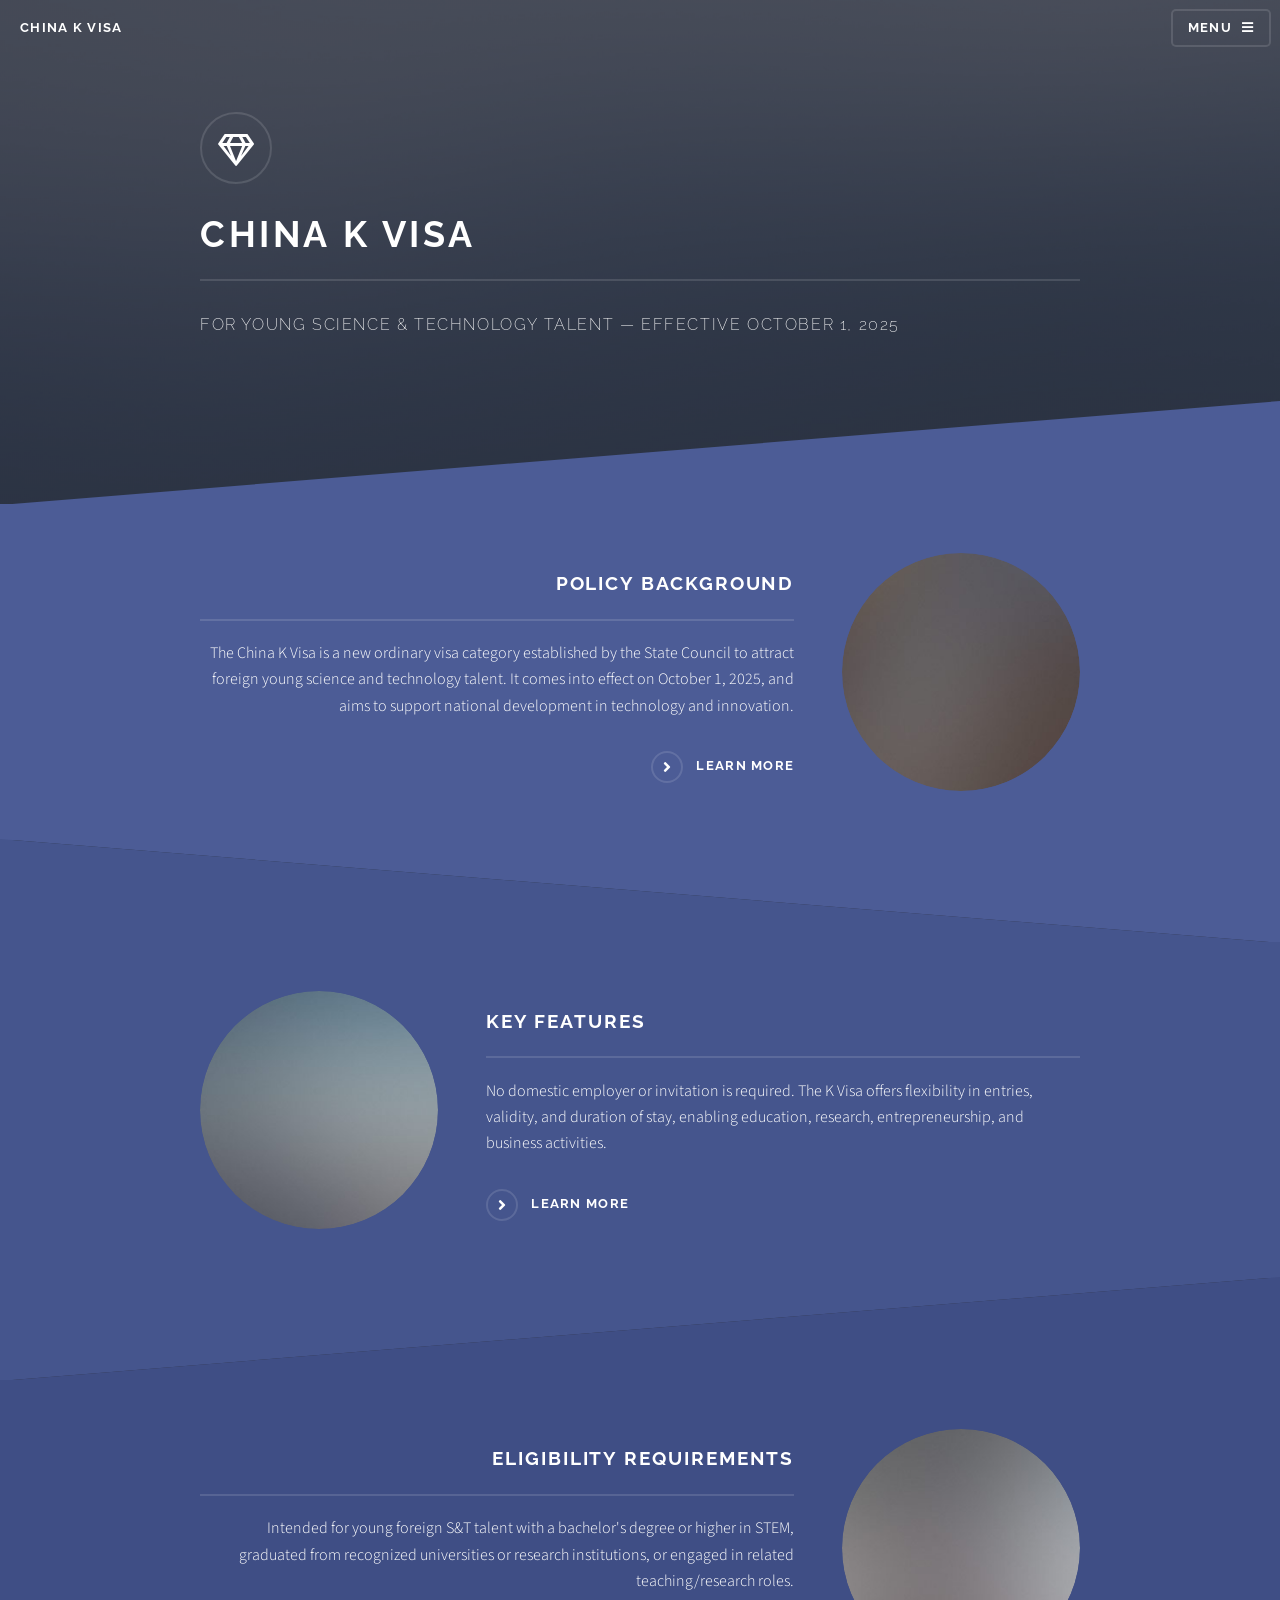
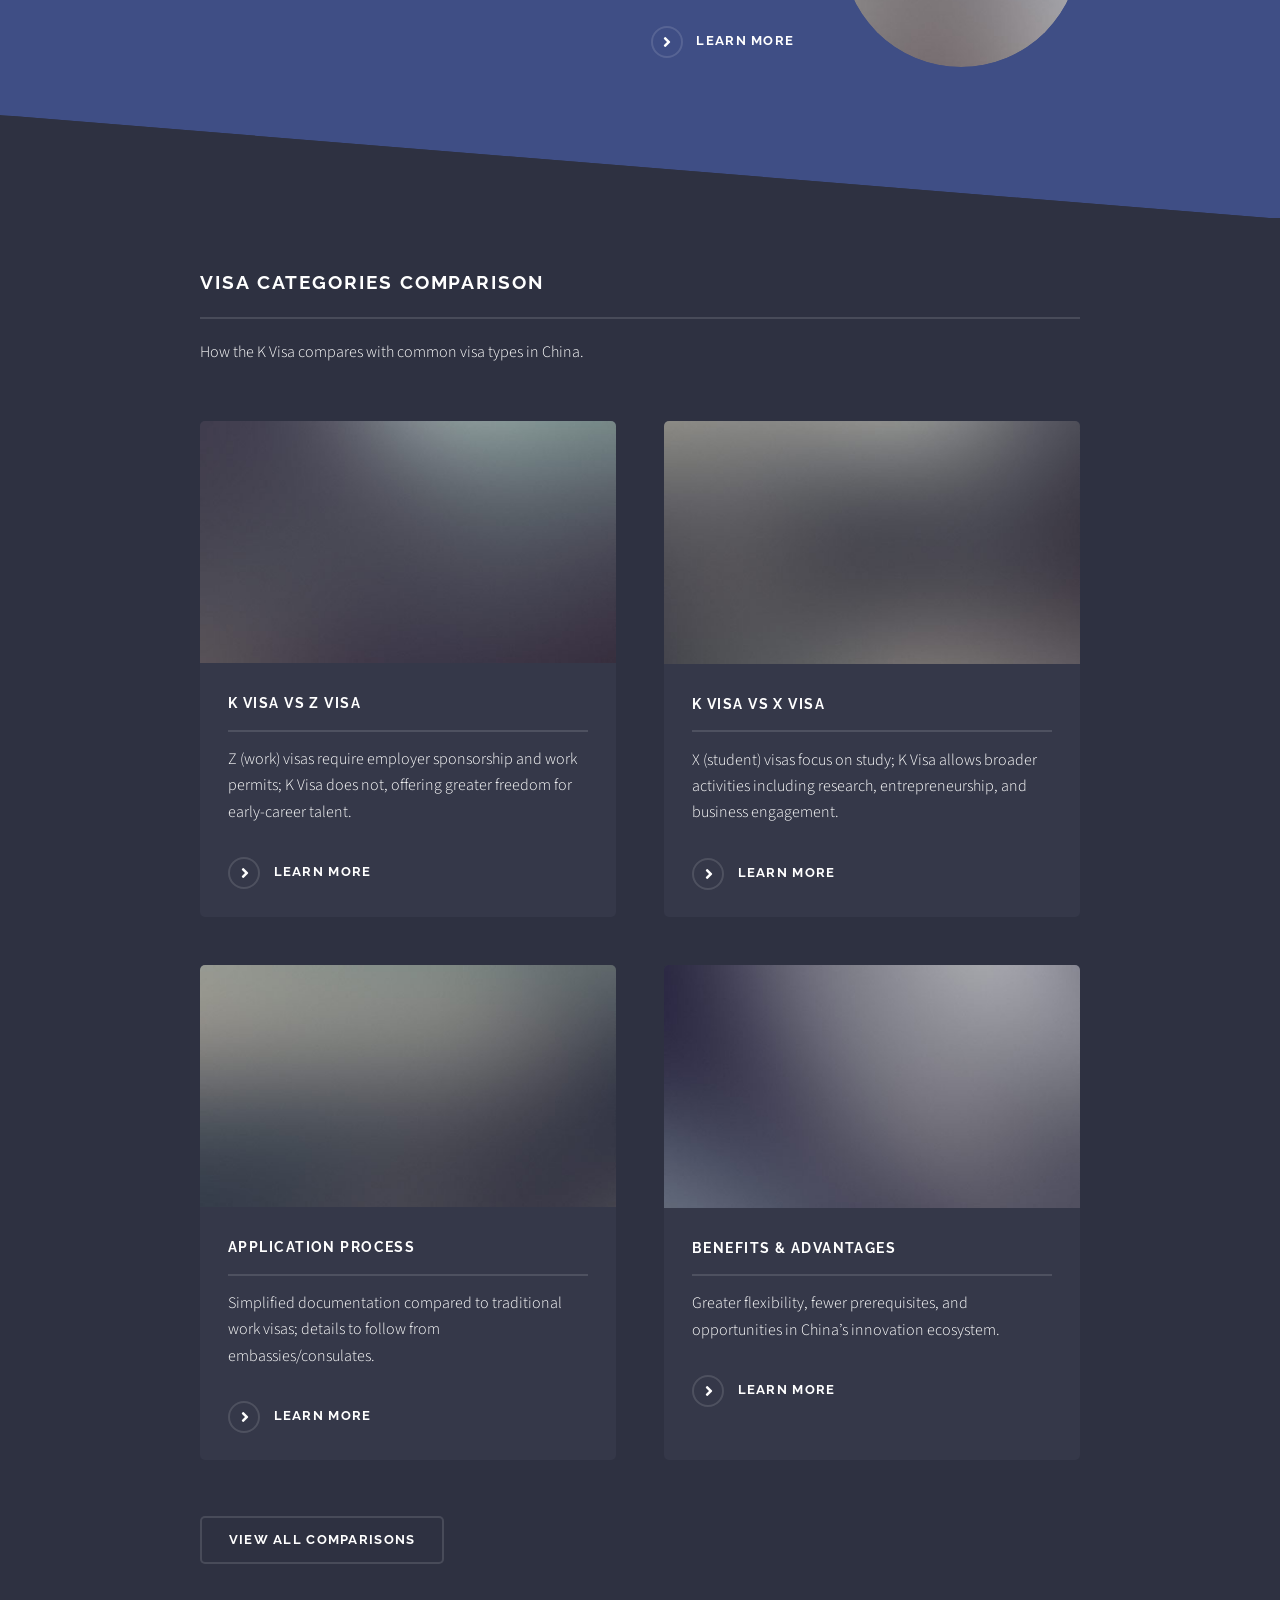
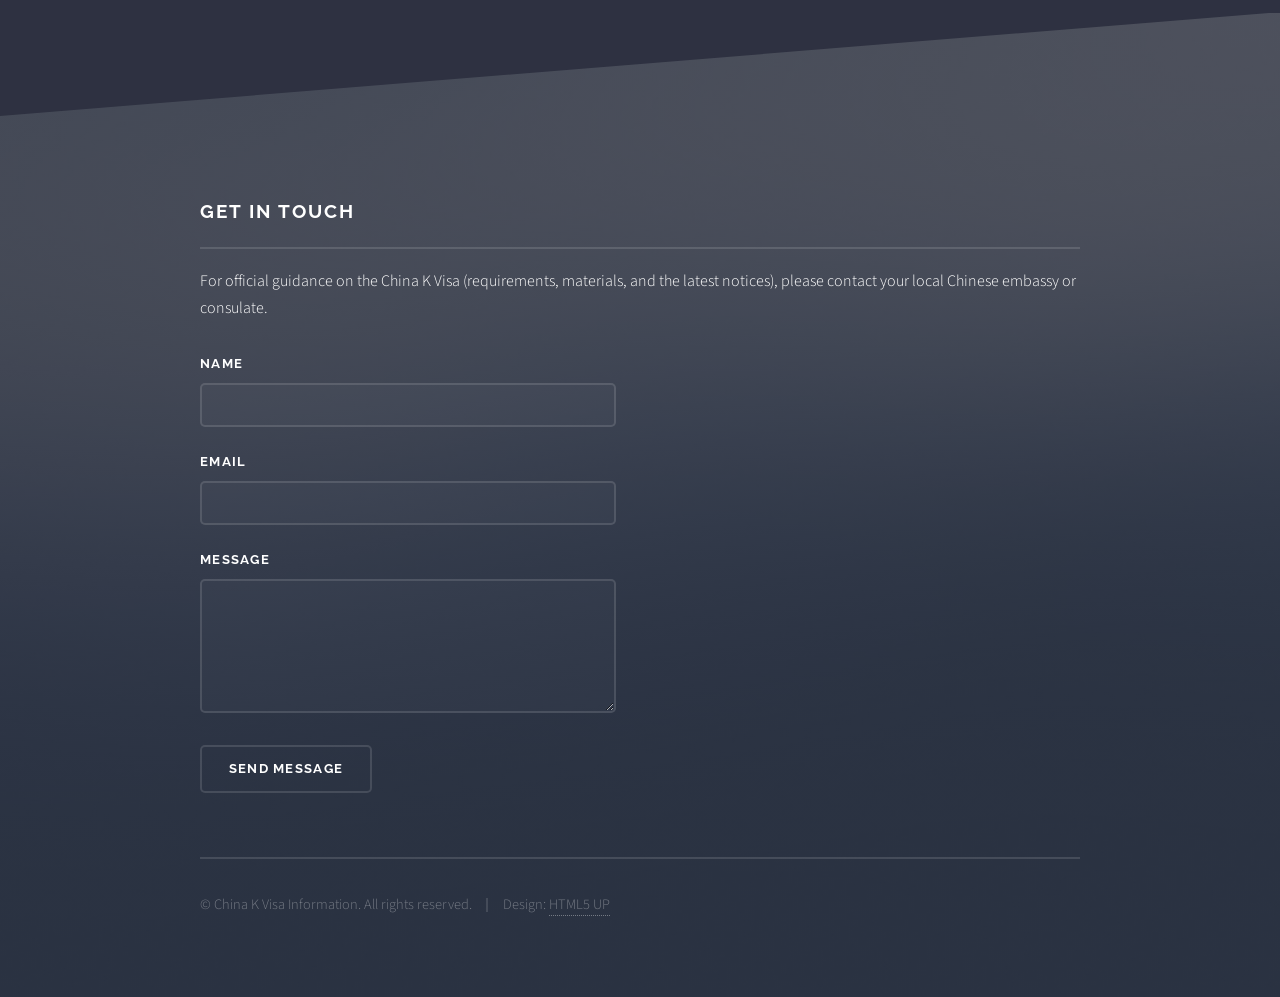
==== index.html @ edcc17d6 "update:初始化" ====
<!DOCTYPE HTML>
<!--
	Solid State by HTML5 UP
	html5up.net | @ajlkn
	Free for personal and commercial use under the CCA 3.0 license (html5up.net/license)
-->
<html>
	<head>
		<title>China K Visa - Young Science & Technology Talent</title>
		<meta charset="utf-8" />
		<meta name="viewport" content="width=device-width, initial-scale=1, user-scalable=no" />
		<link rel="stylesheet" href="assets/css/main.css" />
		<noscript><link rel="stylesheet" href="assets/css/noscript.css" /></noscript>
	</head>
	<body class="is-preload">

		<!-- Page Wrapper -->
			<div id="page-wrapper">

				<!-- Header -->
					<header id="header" class="alt">
						<h1><a href="index.html">China K Visa</a></h1>
						<nav>
							<a href="#menu">Menu</a>
						</nav>
					</header>

				<!-- Menu -->
					<nav id="menu">
						<div class="inner">
							<h2>Menu</h2>
							<ul class="links">
								<li><a href="index.html">Home</a></li>
								<li><a href="#one">Policy Background</a></li>
								<li><a href="#three">Requirements</a></li>
								<li><a href="#four">Visa Comparison</a></li>
								<li><a href="#footer">Contact</a></li>
							</ul>
							<a href="#" class="close">Close</a>
						</div>
					</nav>

				<!-- Banner -->
					<section id="banner">
						<div class="inner">
							<div class="logo"><span class="icon fa-gem"></span></div>
							<h2>China K Visa</h2>
							<p>For Young Science & Technology Talent — Effective October 1, 2025</p>
						</div>
					</section>

				<!-- Wrapper -->
					<section id="wrapper">

						<!-- One -->
							<section id="one" class="wrapper spotlight style1">
								<div class="inner">
									<a href="#" class="image"><img src="images/pic01.jpg" alt="" /></a>
									<div class="content">
										<h2 class="major">Policy Background</h2>
										<p>The China K Visa is a new ordinary visa category established by the State Council to attract foreign young science and technology talent. It comes into effect on October 1, 2025, and aims to support national development in technology and innovation.</p>
										<a href="#one" class="special">Learn more</a>
									</div>
								</div>
							</section>

						<!-- Two -->
							<section id="two" class="wrapper alt spotlight style2">
								<div class="inner">
									<a href="#" class="image"><img src="images/pic02.jpg" alt="" /></a>
									<div class="content">
										<h2 class="major">Key Features</h2>
										<p>No domestic employer or invitation is required. The K Visa offers flexibility in entries, validity, and duration of stay, enabling education, research, entrepreneurship, and business activities.</p>
										<a href="#two" class="special">Learn more</a>
									</div>
								</div>
							</section>

						<!-- Three -->
							<section id="three" class="wrapper spotlight style3">
								<div class="inner">
									<a href="#" class="image"><img src="images/pic03.jpg" alt="" /></a>
									<div class="content">
										<h2 class="major">Eligibility Requirements</h2>
										<p>Intended for young foreign S&T talent with a bachelor's degree or higher in STEM, graduated from recognized universities or research institutions, or engaged in related teaching/research roles.</p>
										<a href="#three" class="special">Learn more</a>
									</div>
								</div>
							</section>

						<!-- Four -->
							<section id="four" class="wrapper alt style1">
								<div class="inner">
									<h2 class="major">Visa Categories Comparison</h2>
									<p>How the K Visa compares with common visa types in China.</p>
									<section class="features">
										<article>
											<a href="#" class="image"><img src="images/pic04.jpg" alt="" /></a>
											<h3 class="major">K Visa vs Z Visa</h3>
											<p>Z (work) visas require employer sponsorship and work permits; K Visa does not, offering greater freedom for early‑career talent.</p>
											<a href="#four" class="special">Learn more</a>
										</article>
										<article>
											<a href="#" class="image"><img src="images/pic05.jpg" alt="" /></a>
											<h3 class="major">K Visa vs X Visa</h3>
											<p>X (student) visas focus on study; K Visa allows broader activities including research, entrepreneurship, and business engagement.</p>
											<a href="#four" class="special">Learn more</a>
										</article>
										<article>
											<a href="#" class="image"><img src="images/pic06.jpg" alt="" /></a>
											<h3 class="major">Application Process</h3>
											<p>Simplified documentation compared to traditional work visas; details to follow from embassies/consulates.</p>
											<a href="#four" class="special">Learn more</a>
										</article>
										<article>
											<a href="#" class="image"><img src="images/pic07.jpg" alt="" /></a>
											<h3 class="major">Benefits & Advantages</h3>
											<p>Greater flexibility, fewer prerequisites, and opportunities in China’s innovation ecosystem.</p>
											<a href="#four" class="special">Learn more</a>
										</article>
									</section>
									<ul class="actions">
										<li><a href="#four" class="button">View All Comparisons</a></li>
									</ul>
								</div>
							</section>

					</section>

				<!-- Footer -->
					<section id="footer">
						<div class="inner">
							<h2 class="major">Get in touch</h2>
							<p>For official guidance on the China K Visa (requirements, materials, and the latest notices), please contact your local Chinese embassy or consulate.</p>
							<form method="post" action="#">
								<div class="fields">
									<div class="field">
										<label for="name">Name</label>
										<input type="text" name="name" id="name" />
									</div>
									<div class="field">
										<label for="email">Email</label>
										<input type="email" name="email" id="email" />
									</div>
									<div class="field">
										<label for="message">Message</label>
										<textarea name="message" id="message" rows="4"></textarea>
									</div>
								</div>
								<ul class="actions">
									<li><input type="submit" value="Send Message" /></li>
								</ul>
							</form>
							<ul class="contact" style="display:none">
								<li class="icon solid fa-home">
									China K Visa Information<br />
									Official Information Portal<br />
									Effective October 1, 2025
								</li>
								<li class="icon solid fa-phone">Contact your local Chinese consulate</li>
								<li class="icon solid fa-envelope"><a href="#">info@chinakvisa.example</a></li>
								<li class="icon brands fa-twitter"><a href="#">@ChinaKVisa</a></li>
								<li class="icon brands fa-facebook-f"><a href="#">facebook.com/ChinaKVisa</a></li>
								<li class="icon brands fa-instagram"><a href="#">instagram.com/chinakvisa</a></li>
							</ul>
							<ul class="copyright">
								<li>&copy; China K Visa Information. All rights reserved.</li><li>Design: <a href="http://html5up.net">HTML5 UP</a></li>
							</ul>
						</div>
					</section>

			</div>

		<!-- Scripts -->
			<script src="assets/js/jquery.min.js"></script>
			<script src="assets/js/jquery.scrollex.min.js"></script>
			<script src="assets/js/browser.min.js"></script>
			<script src="assets/js/breakpoints.min.js"></script>
			<script src="assets/js/util.js"></script>
			<script src="assets/js/main.js"></script>

	</body>
</html>
---- assets/css/main.css ----
@import url(fontawesome-all.min.css);
@import url("https://fonts.googleapis.com/css?family=Raleway:200,700|Source+Sans+Pro:300,600,300italic,600italic");

/*
	Solid State by HTML5 UP
	html5up.net | @ajlkn
	Free for personal and commercial use under the CCA 3.0 license (html5up.net/license)
*/

html, body, div, span, applet, object,
iframe, h1, h2, h3, h4, h5, h6, p, blockquote,
pre, a, abbr, acronym, address, big, cite,
code, del, dfn, em, img, ins, kbd, q, s, samp,
small, strike, strong, sub, sup, tt, var, b,
u, i, center, dl, dt, dd, ol, ul, li, fieldset,
form, label, legend, table, caption, tbody,
tfoot, thead, tr, th, td, article, aside,
canvas, details, embed, figure, figcaption,
footer, header, hgroup, menu, nav, output, ruby,
section, summary, time, mark, audio, video {
	margin: 0;
	padding: 0;
	border: 0;
	font-size: 100%;
	font: inherit;
	vertical-align: baseline;}

article, aside, details, figcaption, figure,
footer, header, hgroup, menu, nav, section {
	display: block;}

body {
	line-height: 1;
}

ol, ul {
	list-style: none;
}

blockquote, q {
	quotes: none;
}

	blockquote:before, blockquote:after, q:before, q:after {
		content: '';
		content: none;
	}

table {
	border-collapse: collapse;
	border-spacing: 0;
}

body {
	-webkit-text-size-adjust: none;
}

mark {
	background-color: transparent;
	color: inherit;
}

input::-moz-focus-inner {
	border: 0;
	padding: 0;
}

input, select, textarea {
	-moz-appearance: none;
	-webkit-appearance: none;
	-ms-appearance: none;
	appearance: none;
}

/* Basic */

	@-ms-viewport {
		width: device-width;
	}

	body {
		-ms-overflow-style: scrollbar;
	}

	@media screen and (max-width: 480px) {

		html, body {
			min-width: 320px;
		}

	}

	html {
		box-sizing: border-box;
	}

	*, *:before, *:after {
		box-sizing: inherit;
	}

	body {
		background-color: #2e3141;
		background-image: linear-gradient(to top, rgba(46, 49, 65, 0.8), rgba(46, 49, 65, 0.8)), url("../../images/bg.jpg");
		background-size: auto, cover;
		background-attachment: fixed, fixed;
		background-position: center, center;
	}

		body.is-preload *, body.is-preload *:before, body.is-preload *:after {
			-moz-animation: none !important;
			-webkit-animation: none !important;
			-ms-animation: none !important;
			animation: none !important;
			-moz-transition: none !important;
			-webkit-transition: none !important;
			-ms-transition: none !important;
			transition: none !important;
		}

/* Type */

	body, input, select, textarea {
		color: #ffffff;
		font-family: "Source Sans Pro", Helvetica, sans-serif;
		font-size: 16.5pt;
		font-weight: 300;
		line-height: 1.65;
	}

		@media screen and (max-width: 1680px) {

			body, input, select, textarea {
				font-size: 13pt;
			}

		}

		@media screen and (max-width: 1280px) {

			body, input, select, textarea {
				font-size: 12pt;
			}

		}

		@media screen and (max-width: 980px) {

			body, input, select, textarea {
				font-size: 12pt;
			}

		}

		@media screen and (max-width: 736px) {

			body, input, select, textarea {
				font-size: 12pt;
			}

		}

		@media screen and (max-width: 480px) {

			body, input, select, textarea {
				font-size: 12pt;
			}

		}

	a {
		-moz-transition: color 0.2s ease-in-out, border-bottom-color 0.2s ease-in-out;
		-webkit-transition: color 0.2s ease-in-out, border-bottom-color 0.2s ease-in-out;
		-ms-transition: color 0.2s ease-in-out, border-bottom-color 0.2s ease-in-out;
		transition: color 0.2s ease-in-out, border-bottom-color 0.2s ease-in-out;
		border-bottom: dotted 1px rgba(255, 255, 255, 0.35);
		color: #ffffff;
		text-decoration: none;
	}

		a:hover {
			border-bottom-color: transparent;
			color: #ffffff !important;
		}

		a.special:not(.button) {
			text-decoration: none;
			border-bottom: 0;
			display: block;
			font-family: Raleway, Helvetica, sans-serif;
			font-size: 0.8em;
			font-weight: 700;
			letter-spacing: 0.1em;
			margin: 0 0 2em 0;
			text-transform: uppercase;
		}

			a.special:not(.button):before {
				-moz-osx-font-smoothing: grayscale;
				-webkit-font-smoothing: antialiased;
				display: inline-block;
				font-style: normal;
				font-variant: normal;
				text-rendering: auto;
				line-height: 1;
				text-transform: none !important;
				font-family: 'Font Awesome 5 Free';
				font-weight: 900;
			}

			a.special:not(.button):before {
				-moz-transition: background-color 0.2s ease-in-out;
				-webkit-transition: background-color 0.2s ease-in-out;
				-ms-transition: background-color 0.2s ease-in-out;
				transition: background-color 0.2s ease-in-out;
				border-radius: 100%;
				border: solid 2px rgba(255, 255, 255, 0.125);
				content: '\f105';
				display: inline-block;
				font-size: 1.25em;
				height: 2em;
				line-height: 1.75em;
				margin-right: 0.85em;
				text-align: center;
				text-indent: 0.15em;
				vertical-align: middle;
				width: 2em;
			}

			a.special:not(.button):hover:before {
				background-color: rgba(255, 255, 255, 0.025);
			}

			a.special:not(.button):active:before {
				background-color: rgba(255, 255, 255, 0.075);
			}

	strong, b {
		color: #ffffff;
		font-weight: 600;
	}

	em, i {
		font-style: italic;
	}

	p {
		margin: 0 0 2em 0;
	}

	h1, h2, h3, h4, h5, h6 {
		color: #ffffff;
		font-family: Raleway, Helvetica, sans-serif;
		font-weight: 700;
		letter-spacing: 0.1em;
		margin: 0 0 1em 0;
		text-transform: uppercase;
	}

		h1 a, h2 a, h3 a, h4 a, h5 a, h6 a {
			color: inherit;
			text-decoration: none;
			border-bottom: 0;
		}

		h1 span, h2 span, h3 span, h4 span, h5 span, h6 span {
			font-weight: 200;
		}

		h1.major, h2.major, h3.major, h4.major, h5.major, h6.major {
			padding-bottom: 1em;
			border-bottom: solid 2px rgba(255, 255, 255, 0.125);
		}

	h2 {
		font-size: 1.2em;
	}

	h3 {
		font-size: 0.9em;
	}

	h4 {
		font-size: 0.7em;
	}

	h5 {
		font-size: 0.7em;
	}

	h6 {
		font-size: 0.7em;
	}

	@media screen and (max-width: 736px) {

		h2 {
			font-size: 1em;
		}

		h3 {
			font-size: 0.8em;
		}

	}

	sub {
		font-size: 0.8em;
		position: relative;
		top: 0.5em;
	}

	sup {
		font-size: 0.8em;
		position: relative;
		top: -0.5em;
	}

	blockquote {
		border-left: solid 4px rgba(255, 255, 255, 0.125);
		font-style: italic;
		margin: 0 0 2em 0;
		padding: 0.5em 0 0.5em 2em;
	}

	code {
		background: rgba(255, 255, 255, 0.025);
		border-radius: 5px;
		border: solid 2px rgba(255, 255, 255, 0.125);
		font-family: "Courier New", monospace;
		font-size: 0.9em;
		margin: 0 0.25em;
		padding: 0.25em 0.65em;
	}

	pre {
		-webkit-overflow-scrolling: touch;
		font-family: "Courier New", monospace;
		font-size: 0.9em;
		margin: 0 0 2em 0;
	}

		pre code {
			display: block;
			line-height: 1.75em;
			padding: 1em 1.5em;
			overflow-x: auto;
		}

	hr {
		border: 0;
		border-bottom: solid 2px rgba(255, 255, 255, 0.125);
		margin: 2.5em 0;
	}

		hr.major {
			margin: 4em 0;
		}

	.align-left {
		text-align: left;
	}

	.align-center {
		text-align: center;
	}

	.align-right {
		text-align: right;
	}

/* Row */

	.row {
		display: flex;
		flex-wrap: wrap;
		box-sizing: border-box;
		align-items: stretch;
	}

		.row > * {
			box-sizing: border-box;
		}

		.row.gtr-uniform > * > :last-child {
			margin-bottom: 0;
		}

		.row.aln-left {
			justify-content: flex-start;
		}

		.row.aln-center {
			justify-content: center;
		}

		.row.aln-right {
			justify-content: flex-end;
		}

		.row.aln-top {
			align-items: flex-start;
		}

		.row.aln-middle {
			align-items: center;
		}

		.row.aln-bottom {
			align-items: flex-end;
		}

		.row > .imp {
			order: -1;
		}

		.row > .col-1 {
			width: 8.33333%;
		}

		.row > .off-1 {
			margin-left: 8.33333%;
		}

		.row > .col-2 {
			width: 16.66667%;
		}

		.row > .off-2 {
			margin-left: 16.66667%;
		}

		.row > .col-3 {
			width: 25%;
		}

		.row > .off-3 {
			margin-left: 25%;
		}

		.row > .col-4 {
			width: 33.33333%;
		}

		.row > .off-4 {
			margin-left: 33.33333%;
		}

		.row > .col-5 {
			width: 41.66667%;
		}

		.row > .off-5 {
			margin-left: 41.66667%;
		}

		.row > .col-6 {
			width: 50%;
		}

		.row > .off-6 {
			margin-left: 50%;
		}

		.row > .col-7 {
			width: 58.33333%;
		}

		.row > .off-7 {
			margin-left: 58.33333%;
		}

		.row > .col-8 {
			width: 66.66667%;
		}

		.row > .off-8 {
			margin-left: 66.66667%;
		}

		.row > .col-9 {
			width: 75%;
		}

		.row > .off-9 {
			margin-left: 75%;
		}

		.row > .col-10 {
			width: 83.33333%;
		}

		.row > .off-10 {
			margin-left: 83.33333%;
		}

		.row > .col-11 {
			width: 91.66667%;
		}

		.row > .off-11 {
			margin-left: 91.66667%;
		}

		.row > .col-12 {
			width: 100%;
		}

		.row > .off-12 {
			margin-left: 100%;
		}

		.row.gtr-0 {
			margin-top: 0;
			margin-left: 0em;
		}

			.row.gtr-0 > * {
				padding: 0 0 0 0em;
			}

			.row.gtr-0.gtr-uniform {
				margin-top: 0em;
			}

				.row.gtr-0.gtr-uniform > * {
					padding-top: 0em;
				}

		.row.gtr-25 {
			margin-top: 0;
			margin-left: -0.4375em;
		}

			.row.gtr-25 > * {
				padding: 0 0 0 0.4375em;
			}

			.row.gtr-25.gtr-uniform {
				margin-top: -0.4375em;
			}

				.row.gtr-25.gtr-uniform > * {
					padding-top: 0.4375em;
				}

		.row.gtr-50 {
			margin-top: 0;
			margin-left: -0.875em;
		}

			.row.gtr-50 > * {
				padding: 0 0 0 0.875em;
			}

			.row.gtr-50.gtr-uniform {
				margin-top: -0.875em;
			}

				.row.gtr-50.gtr-uniform > * {
					padding-top: 0.875em;
				}

		.row {
			margin-top: 0;
			margin-left: -1.75em;
		}

			.row > * {
				padding: 0 0 0 1.75em;
			}

			.row.gtr-uniform {
				margin-top: -1.75em;
			}

				.row.gtr-uniform > * {
					padding-top: 1.75em;
				}

		.row.gtr-150 {
			margin-top: 0;
			margin-left: -2.625em;
		}

			.row.gtr-150 > * {
				padding: 0 0 0 2.625em;
			}

			.row.gtr-150.gtr-uniform {
				margin-top: -2.625em;
			}

				.row.gtr-150.gtr-uniform > * {
					padding-top: 2.625em;
				}

		.row.gtr-200 {
			margin-top: 0;
			margin-left: -3.5em;
		}

			.row.gtr-200 > * {
				padding: 0 0 0 3.5em;
			}

			.row.gtr-200.gtr-uniform {
				margin-top: -3.5em;
			}

				.row.gtr-200.gtr-uniform > * {
					padding-top: 3.5em;
				}

		@media screen and (max-width: 1680px) {

			.row {
				display: flex;
				flex-wrap: wrap;
				box-sizing: border-box;
				align-items: stretch;
			}

				.row > * {
					box-sizing: border-box;
				}

				.row.gtr-uniform > * > :last-child {
					margin-bottom: 0;
				}

				.row.aln-left {
					justify-content: flex-start;
				}

				.row.aln-center {
					justify-content: center;
				}

				.row.aln-right {
					justify-content: flex-end;
				}

				.row.aln-top {
					align-items: flex-start;
				}

				.row.aln-middle {
					align-items: center;
				}

				.row.aln-bottom {
					align-items: flex-end;
				}

				.row > .imp-xlarge {
					order: -1;
				}

				.row > .col-1-xlarge {
					width: 8.33333%;
				}

				.row > .off-1-xlarge {
					margin-left: 8.33333%;
				}

				.row > .col-2-xlarge {
					width: 16.66667%;
				}

				.row > .off-2-xlarge {
					margin-left: 16.66667%;
				}

				.row > .col-3-xlarge {
					width: 25%;
				}

				.row > .off-3-xlarge {
					margin-left: 25%;
				}

				.row > .col-4-xlarge {
					width: 33.33333%;
				}

				.row > .off-4-xlarge {
					margin-left: 33.33333%;
				}

				.row > .col-5-xlarge {
					width: 41.66667%;
				}

				.row > .off-5-xlarge {
					margin-left: 41.66667%;
				}

				.row > .col-6-xlarge {
					width: 50%;
				}

				.row > .off-6-xlarge {
					margin-left: 50%;
				}

				.row > .col-7-xlarge {
					width: 58.33333%;
				}

				.row > .off-7-xlarge {
					margin-left: 58.33333%;
				}

				.row > .col-8-xlarge {
					width: 66.66667%;
				}

				.row > .off-8-xlarge {
					margin-left: 66.66667%;
				}

				.row > .col-9-xlarge {
					width: 75%;
				}

				.row > .off-9-xlarge {
					margin-left: 75%;
				}

				.row > .col-10-xlarge {
					width: 83.33333%;
				}

				.row > .off-10-xlarge {
					margin-left: 83.33333%;
				}

				.row > .col-11-xlarge {
					width: 91.66667%;
				}

				.row > .off-11-xlarge {
					margin-left: 91.66667%;
				}

				.row > .col-12-xlarge {
					width: 100%;
				}

				.row > .off-12-xlarge {
					margin-left: 100%;
				}

				.row.gtr-0 {
					margin-top: 0;
					margin-left: 0em;
				}

					.row.gtr-0 > * {
						padding: 0 0 0 0em;
					}

					.row.gtr-0.gtr-uniform {
						margin-top: 0em;
					}

						.row.gtr-0.gtr-uniform > * {
							padding-top: 0em;
						}

				.row.gtr-25 {
					margin-top: 0;
					margin-left: -0.4375em;
				}

					.row.gtr-25 > * {
						padding: 0 0 0 0.4375em;
					}

					.row.gtr-25.gtr-uniform {
						margin-top: -0.4375em;
					}

						.row.gtr-25.gtr-uniform > * {
							padding-top: 0.4375em;
						}

				.row.gtr-50 {
					margin-top: 0;
					margin-left: -0.875em;
				}

					.row.gtr-50 > * {
						padding: 0 0 0 0.875em;
					}

					.row.gtr-50.gtr-uniform {
						margin-top: -0.875em;
					}

						.row.gtr-50.gtr-uniform > * {
							padding-top: 0.875em;
						}

				.row {
					margin-top: 0;
					margin-left: -1.75em;
				}

					.row > * {
						padding: 0 0 0 1.75em;
					}

					.row.gtr-uniform {
						margin-top: -1.75em;
					}

						.row.gtr-uniform > * {
							padding-top: 1.75em;
						}

				.row.gtr-150 {
					margin-top: 0;
					margin-left: -2.625em;
				}

					.row.gtr-150 > * {
						padding: 0 0 0 2.625em;
					}

					.row.gtr-150.gtr-uniform {
						margin-top: -2.625em;
					}

						.row.gtr-150.gtr-uniform > * {
							padding-top: 2.625em;
						}

				.row.gtr-200 {
					margin-top: 0;
					margin-left: -3.5em;
				}

					.row.gtr-200 > * {
						padding: 0 0 0 3.5em;
					}

					.row.gtr-200.gtr-uniform {
						margin-top: -3.5em;
					}

						.row.gtr-200.gtr-uniform > * {
							padding-top: 3.5em;
						}

		}

		@media screen and (max-width: 1280px) {

			.row {
				display: flex;
				flex-wrap: wrap;
				box-sizing: border-box;
				align-items: stretch;
			}

				.row > * {
					box-sizing: border-box;
				}

				.row.gtr-uniform > * > :last-child {
					margin-bottom: 0;
				}

				.row.aln-left {
					justify-content: flex-start;
				}

				.row.aln-center {
					justify-content: center;
				}

				.row.aln-right {
					justify-content: flex-end;
				}

				.row.aln-top {
					align-items: flex-start;
				}

				.row.aln-middle {
					align-items: center;
				}

				.row.aln-bottom {
					align-items: flex-end;
				}

				.row > .imp-large {
					order: -1;
				}

				.row > .col-1-large {
					width: 8.33333%;
				}

				.row > .off-1-large {
					margin-left: 8.33333%;
				}

				.row > .col-2-large {
					width: 16.66667%;
				}

				.row > .off-2-large {
					margin-left: 16.66667%;
				}

				.row > .col-3-large {
					width: 25%;
				}

				.row > .off-3-large {
					margin-left: 25%;
				}

				.row > .col-4-large {
					width: 33.33333%;
				}

				.row > .off-4-large {
					margin-left: 33.33333%;
				}

				.row > .col-5-large {
					width: 41.66667%;
				}

				.row > .off-5-large {
					margin-left: 41.66667%;
				}

				.row > .col-6-large {
					width: 50%;
				}

				.row > .off-6-large {
					margin-left: 50%;
				}

				.row > .col-7-large {
					width: 58.33333%;
				}

				.row > .off-7-large {
					margin-left: 58.33333%;
				}

				.row > .col-8-large {
					width: 66.66667%;
				}

				.row > .off-8-large {
					margin-left: 66.66667%;
				}

				.row > .col-9-large {
					width: 75%;
				}

				.row > .off-9-large {
					margin-left: 75%;
				}

				.row > .col-10-large {
					width: 83.33333%;
				}

				.row > .off-10-large {
					margin-left: 83.33333%;
				}

				.row > .col-11-large {
					width: 91.66667%;
				}

				.row > .off-11-large {
					margin-left: 91.66667%;
				}

				.row > .col-12-large {
					width: 100%;
				}

				.row > .off-12-large {
					margin-left: 100%;
				}

				.row.gtr-0 {
					margin-top: 0;
					margin-left: 0em;
				}

					.row.gtr-0 > * {
						padding: 0 0 0 0em;
					}

					.row.gtr-0.gtr-uniform {
						margin-top: 0em;
					}

						.row.gtr-0.gtr-uniform > * {
							padding-top: 0em;
						}

				.row.gtr-25 {
					margin-top: 0;
					margin-left: -0.4375em;
				}

					.row.gtr-25 > * {
						padding: 0 0 0 0.4375em;
					}

					.row.gtr-25.gtr-uniform {
						margin-top: -0.4375em;
					}

						.row.gtr-25.gtr-uniform > * {
							padding-top: 0.4375em;
						}

				.row.gtr-50 {
					margin-top: 0;
					margin-left: -0.875em;
				}

					.row.gtr-50 > * {
						padding: 0 0 0 0.875em;
					}

					.row.gtr-50.gtr-uniform {
						margin-top: -0.875em;
					}

						.row.gtr-50.gtr-uniform > * {
							padding-top: 0.875em;
						}

				.row {
					margin-top: 0;
					margin-left: -1.75em;
				}

					.row > * {
						padding: 0 0 0 1.75em;
					}

					.row.gtr-uniform {
						margin-top: -1.75em;
					}

						.row.gtr-uniform > * {
							padding-top: 1.75em;
						}

				.row.gtr-150 {
					margin-top: 0;
					margin-left: -2.625em;
				}

					.row.gtr-150 > * {
						padding: 0 0 0 2.625em;
					}

					.row.gtr-150.gtr-uniform {
						margin-top: -2.625em;
					}

						.row.gtr-150.gtr-uniform > * {
							padding-top: 2.625em;
						}

				.row.gtr-200 {
					margin-top: 0;
					margin-left: -3.5em;
				}

					.row.gtr-200 > * {
						padding: 0 0 0 3.5em;
					}

					.row.gtr-200.gtr-uniform {
						margin-top: -3.5em;
					}

						.row.gtr-200.gtr-uniform > * {
							padding-top: 3.5em;
						}

		}

		@media screen and (max-width: 980px) {

			.row {
				display: flex;
				flex-wrap: wrap;
				box-sizing: border-box;
				align-items: stretch;
			}

				.row > * {
					box-sizing: border-box;
				}

				.row.gtr-uniform > * > :last-child {
					margin-bottom: 0;
				}

				.row.aln-left {
					justify-content: flex-start;
				}

				.row.aln-center {
					justify-content: center;
				}

				.row.aln-right {
					justify-content: flex-end;
				}

				.row.aln-top {
					align-items: flex-start;
				}

				.row.aln-middle {
					align-items: center;
				}

				.row.aln-bottom {
					align-items: flex-end;
				}

				.row > .imp-medium {
					order: -1;
				}

				.row > .col-1-medium {
					width: 8.33333%;
				}

				.row > .off-1-medium {
					margin-left: 8.33333%;
				}

				.row > .col-2-medium {
					width: 16.66667%;
				}

				.row > .off-2-medium {
					margin-left: 16.66667%;
				}

				.row > .col-3-medium {
					width: 25%;
				}

				.row > .off-3-medium {
					margin-left: 25%;
				}

				.row > .col-4-medium {
					width: 33.33333%;
				}

				.row > .off-4-medium {
					margin-left: 33.33333%;
				}

				.row > .col-5-medium {
					width: 41.66667%;
				}

				.row > .off-5-medium {
					margin-left: 41.66667%;
				}

				.row > .col-6-medium {
					width: 50%;
				}

				.row > .off-6-medium {
					margin-left: 50%;
				}

				.row > .col-7-medium {
					width: 58.33333%;
				}

				.row > .off-7-medium {
					margin-left: 58.33333%;
				}

				.row > .col-8-medium {
					width: 66.66667%;
				}

				.row > .off-8-medium {
					margin-left: 66.66667%;
				}

				.row > .col-9-medium {
					width: 75%;
				}

				.row > .off-9-medium {
					margin-left: 75%;
				}

				.row > .col-10-medium {
					width: 83.33333%;
				}

				.row > .off-10-medium {
					margin-left: 83.33333%;
				}

				.row > .col-11-medium {
					width: 91.66667%;
				}

				.row > .off-11-medium {
					margin-left: 91.66667%;
				}

				.row > .col-12-medium {
					width: 100%;
				}

				.row > .off-12-medium {
					margin-left: 100%;
				}

				.row.gtr-0 {
					margin-top: 0;
					margin-left: 0em;
				}

					.row.gtr-0 > * {
						padding: 0 0 0 0em;
					}

					.row.gtr-0.gtr-uniform {
						margin-top: 0em;
					}

						.row.gtr-0.gtr-uniform > * {
							padding-top: 0em;
						}

				.row.gtr-25 {
					margin-top: 0;
					margin-left: -0.4375em;
				}

					.row.gtr-25 > * {
						padding: 0 0 0 0.4375em;
					}

					.row.gtr-25.gtr-uniform {
						margin-top: -0.4375em;
					}

						.row.gtr-25.gtr-uniform > * {
							padding-top: 0.4375em;
						}

				.row.gtr-50 {
					margin-top: 0;
					margin-left: -0.875em;
				}

					.row.gtr-50 > * {
						padding: 0 0 0 0.875em;
					}

					.row.gtr-50.gtr-uniform {
						margin-top: -0.875em;
					}

						.row.gtr-50.gtr-uniform > * {
							padding-top: 0.875em;
						}

				.row {
					margin-top: 0;
					margin-left: -1.75em;
				}

					.row > * {
						padding: 0 0 0 1.75em;
					}

					.row.gtr-uniform {
						margin-top: -1.75em;
					}

						.row.gtr-uniform > * {
							padding-top: 1.75em;
						}

				.row.gtr-150 {
					margin-top: 0;
					margin-left: -2.625em;
				}

					.row.gtr-150 > * {
						padding: 0 0 0 2.625em;
					}

					.row.gtr-150.gtr-uniform {
						margin-top: -2.625em;
					}

						.row.gtr-150.gtr-uniform > * {
							padding-top: 2.625em;
						}

				.row.gtr-200 {
					margin-top: 0;
					margin-left: -3.5em;
				}

					.row.gtr-200 > * {
						padding: 0 0 0 3.5em;
					}

					.row.gtr-200.gtr-uniform {
						margin-top: -3.5em;
					}

						.row.gtr-200.gtr-uniform > * {
							padding-top: 3.5em;
						}

		}

		@media screen and (max-width: 736px) {

			.row {
				display: flex;
				flex-wrap: wrap;
				box-sizing: border-box;
				align-items: stretch;
			}

				.row > * {
					box-sizing: border-box;
				}

				.row.gtr-uniform > * > :last-child {
					margin-bottom: 0;
				}

				.row.aln-left {
					justify-content: flex-start;
				}

				.row.aln-center {
					justify-content: center;
				}

				.row.aln-right {
					justify-content: flex-end;
				}

				.row.aln-top {
					align-items: flex-start;
				}

				.row.aln-middle {
					align-items: center;
				}

				.row.aln-bottom {
					align-items: flex-end;
				}

				.row > .imp-small {
					order: -1;
				}

				.row > .col-1-small {
					width: 8.33333%;
				}

				.row > .off-1-small {
					margin-left: 8.33333%;
				}

				.row > .col-2-small {
					width: 16.66667%;
				}

				.row > .off-2-small {
					margin-left: 16.66667%;
				}

				.row > .col-3-small {
					width: 25%;
				}

				.row > .off-3-small {
					margin-left: 25%;
				}

				.row > .col-4-small {
					width: 33.33333%;
				}

				.row > .off-4-small {
					margin-left: 33.33333%;
				}

				.row > .col-5-small {
					width: 41.66667%;
				}

				.row > .off-5-small {
					margin-left: 41.66667%;
				}

				.row > .col-6-small {
					width: 50%;
				}

				.row > .off-6-small {
					margin-left: 50%;
				}

				.row > .col-7-small {
					width: 58.33333%;
				}

				.row > .off-7-small {
					margin-left: 58.33333%;
				}

				.row > .col-8-small {
					width: 66.66667%;
				}

				.row > .off-8-small {
					margin-left: 66.66667%;
				}

				.row > .col-9-small {
					width: 75%;
				}

				.row > .off-9-small {
					margin-left: 75%;
				}

				.row > .col-10-small {
					width: 83.33333%;
				}

				.row > .off-10-small {
					margin-left: 83.33333%;
				}

				.row > .col-11-small {
					width: 91.66667%;
				}

				.row > .off-11-small {
					margin-left: 91.66667%;
				}

				.row > .col-12-small {
					width: 100%;
				}

				.row > .off-12-small {
					margin-left: 100%;
				}

				.row.gtr-0 {
					margin-top: 0;
					margin-left: 0em;
				}

					.row.gtr-0 > * {
						padding: 0 0 0 0em;
					}

					.row.gtr-0.gtr-uniform {
						margin-top: 0em;
					}

						.row.gtr-0.gtr-uniform > * {
							padding-top: 0em;
						}

				.row.gtr-25 {
					margin-top: 0;
					margin-left: -0.3125em;
				}

					.row.gtr-25 > * {
						padding: 0 0 0 0.3125em;
					}

					.row.gtr-25.gtr-uniform {
						margin-top: -0.3125em;
					}

						.row.gtr-25.gtr-uniform > * {
							padding-top: 0.3125em;
						}

				.row.gtr-50 {
					margin-top: 0;
					margin-left: -0.625em;
				}

					.row.gtr-50 > * {
						padding: 0 0 0 0.625em;
					}

					.row.gtr-50.gtr-uniform {
						margin-top: -0.625em;
					}

						.row.gtr-50.gtr-uniform > * {
							padding-top: 0.625em;
						}

				.row {
					margin-top: 0;
					margin-left: -1.25em;
				}

					.row > * {
						padding: 0 0 0 1.25em;
					}

					.row.gtr-uniform {
						margin-top: -1.25em;
					}

						.row.gtr-uniform > * {
							padding-top: 1.25em;
						}

				.row.gtr-150 {
					margin-top: 0;
					margin-left: -1.875em;
				}

					.row.gtr-150 > * {
						padding: 0 0 0 1.875em;
					}

					.row.gtr-150.gtr-uniform {
						margin-top: -1.875em;
					}

						.row.gtr-150.gtr-uniform > * {
							padding-top: 1.875em;
						}

				.row.gtr-200 {
					margin-top: 0;
					margin-left: -2.5em;
				}

					.row.gtr-200 > * {
						padding: 0 0 0 2.5em;
					}

					.row.gtr-200.gtr-uniform {
						margin-top: -2.5em;
					}

						.row.gtr-200.gtr-uniform > * {
							padding-top: 2.5em;
						}

		}

		@media screen and (max-width: 480px) {

			.row {
				display: flex;
				flex-wrap: wrap;
				box-sizing: border-box;
				align-items: stretch;
			}

				.row > * {
					box-sizing: border-box;
				}

				.row.gtr-uniform > * > :last-child {
					margin-bottom: 0;
				}

				.row.aln-left {
					justify-content: flex-start;
				}

				.row.aln-center {
					justify-content: center;
				}

				.row.aln-right {
					justify-content: flex-end;
				}

				.row.aln-top {
					align-items: flex-start;
				}

				.row.aln-middle {
					align-items: center;
				}

				.row.aln-bottom {
					align-items: flex-end;
				}

				.row > .imp-xsmall {
					order: -1;
				}

				.row > .col-1-xsmall {
					width: 8.33333%;
				}

				.row > .off-1-xsmall {
					margin-left: 8.33333%;
				}

				.row > .col-2-xsmall {
					width: 16.66667%;
				}

				.row > .off-2-xsmall {
					margin-left: 16.66667%;
				}

				.row > .col-3-xsmall {
					width: 25%;
				}

				.row > .off-3-xsmall {
					margin-left: 25%;
				}

				.row > .col-4-xsmall {
					width: 33.33333%;
				}

				.row > .off-4-xsmall {
					margin-left: 33.33333%;
				}

				.row > .col-5-xsmall {
					width: 41.66667%;
				}

				.row > .off-5-xsmall {
					margin-left: 41.66667%;
				}

				.row > .col-6-xsmall {
					width: 50%;
				}

				.row > .off-6-xsmall {
					margin-left: 50%;
				}

				.row > .col-7-xsmall {
					width: 58.33333%;
				}

				.row > .off-7-xsmall {
					margin-left: 58.33333%;
				}

				.row > .col-8-xsmall {
					width: 66.66667%;
				}

				.row > .off-8-xsmall {
					margin-left: 66.66667%;
				}

				.row > .col-9-xsmall {
					width: 75%;
				}

				.row > .off-9-xsmall {
					margin-left: 75%;
				}

				.row > .col-10-xsmall {
					width: 83.33333%;
				}

				.row > .off-10-xsmall {
					margin-left: 83.33333%;
				}

				.row > .col-11-xsmall {
					width: 91.66667%;
				}

				.row > .off-11-xsmall {
					margin-left: 91.66667%;
				}

				.row > .col-12-xsmall {
					width: 100%;
				}

				.row > .off-12-xsmall {
					margin-left: 100%;
				}

				.row.gtr-0 {
					margin-top: 0;
					margin-left: 0em;
				}

					.row.gtr-0 > * {
						padding: 0 0 0 0em;
					}

					.row.gtr-0.gtr-uniform {
						margin-top: 0em;
					}

						.row.gtr-0.gtr-uniform > * {
							padding-top: 0em;
						}

				.row.gtr-25 {
					margin-top: 0;
					margin-left: -0.3125em;
				}

					.row.gtr-25 > * {
						padding: 0 0 0 0.3125em;
					}

					.row.gtr-25.gtr-uniform {
						margin-top: -0.3125em;
					}

						.row.gtr-25.gtr-uniform > * {
							padding-top: 0.3125em;
						}

				.row.gtr-50 {
					margin-top: 0;
					margin-left: -0.625em;
				}

					.row.gtr-50 > * {
						padding: 0 0 0 0.625em;
					}

					.row.gtr-50.gtr-uniform {
						margin-top: -0.625em;
					}

						.row.gtr-50.gtr-uniform > * {
							padding-top: 0.625em;
						}

				.row {
					margin-top: 0;
					margin-left: -1.25em;
				}

					.row > * {
						padding: 0 0 0 1.25em;
					}

					.row.gtr-uniform {
						margin-top: -1.25em;
					}

						.row.gtr-uniform > * {
							padding-top: 1.25em;
						}

				.row.gtr-150 {
					margin-top: 0;
					margin-left: -1.875em;
				}

					.row.gtr-150 > * {
						padding: 0 0 0 1.875em;
					}

					.row.gtr-150.gtr-uniform {
						margin-top: -1.875em;
					}

						.row.gtr-150.gtr-uniform > * {
							padding-top: 1.875em;
						}

				.row.gtr-200 {
					margin-top: 0;
					margin-left: -2.5em;
				}

					.row.gtr-200 > * {
						padding: 0 0 0 2.5em;
					}

					.row.gtr-200.gtr-uniform {
						margin-top: -2.5em;
					}

						.row.gtr-200.gtr-uniform > * {
							padding-top: 2.5em;
						}

		}

		@media screen and (max-width: 360px) {

			.row {
				display: flex;
				flex-wrap: wrap;
				box-sizing: border-box;
				align-items: stretch;
			}

				.row > * {
					box-sizing: border-box;
				}

				.row.gtr-uniform > * > :last-child {
					margin-bottom: 0;
				}

				.row.aln-left {
					justify-content: flex-start;
				}

				.row.aln-center {
					justify-content: center;
				}

				.row.aln-right {
					justify-content: flex-end;
				}

				.row.aln-top {
					align-items: flex-start;
				}

				.row.aln-middle {
					align-items: center;
				}

				.row.aln-bottom {
					align-items: flex-end;
				}

				.row > .imp-xxsmall {
					order: -1;
				}

				.row > .col-1-xxsmall {
					width: 8.33333%;
				}

				.row > .off-1-xxsmall {
					margin-left: 8.33333%;
				}

				.row > .col-2-xxsmall {
					width: 16.66667%;
				}

				.row > .off-2-xxsmall {
					margin-left: 16.66667%;
				}

				.row > .col-3-xxsmall {
					width: 25%;
				}

				.row > .off-3-xxsmall {
					margin-left: 25%;
				}

				.row > .col-4-xxsmall {
					width: 33.33333%;
				}

				.row > .off-4-xxsmall {
					margin-left: 33.33333%;
				}

				.row > .col-5-xxsmall {
					width: 41.66667%;
				}

				.row > .off-5-xxsmall {
					margin-left: 41.66667%;
				}

				.row > .col-6-xxsmall {
					width: 50%;
				}

				.row > .off-6-xxsmall {
					margin-left: 50%;
				}

				.row > .col-7-xxsmall {
					width: 58.33333%;
				}

				.row > .off-7-xxsmall {
					margin-left: 58.33333%;
				}

				.row > .col-8-xxsmall {
					width: 66.66667%;
				}

				.row > .off-8-xxsmall {
					margin-left: 66.66667%;
				}

				.row > .col-9-xxsmall {
					width: 75%;
				}

				.row > .off-9-xxsmall {
					margin-left: 75%;
				}

				.row > .col-10-xxsmall {
					width: 83.33333%;
				}

				.row > .off-10-xxsmall {
					margin-left: 83.33333%;
				}

				.row > .col-11-xxsmall {
					width: 91.66667%;
				}

				.row > .off-11-xxsmall {
					margin-left: 91.66667%;
				}

				.row > .col-12-xxsmall {
					width: 100%;
				}

				.row > .off-12-xxsmall {
					margin-left: 100%;
				}

				.row.gtr-0 {
					margin-top: 0;
					margin-left: 0em;
				}

					.row.gtr-0 > * {
						padding: 0 0 0 0em;
					}

					.row.gtr-0.gtr-uniform {
						margin-top: 0em;
					}

						.row.gtr-0.gtr-uniform > * {
							padding-top: 0em;
						}

				.row.gtr-25 {
					margin-top: 0;
					margin-left: -0.3125em;
				}

					.row.gtr-25 > * {
						padding: 0 0 0 0.3125em;
					}

					.row.gtr-25.gtr-uniform {
						margin-top: -0.3125em;
					}

						.row.gtr-25.gtr-uniform > * {
							padding-top: 0.3125em;
						}

				.row.gtr-50 {
					margin-top: 0;
					margin-left: -0.625em;
				}

					.row.gtr-50 > * {
						padding: 0 0 0 0.625em;
					}

					.row.gtr-50.gtr-uniform {
						margin-top: -0.625em;
					}

						.row.gtr-50.gtr-uniform > * {
							padding-top: 0.625em;
						}

				.row {
					margin-top: 0;
					margin-left: -1.25em;
				}

					.row > * {
						padding: 0 0 0 1.25em;
					}

					.row.gtr-uniform {
						margin-top: -1.25em;
					}

						.row.gtr-uniform > * {
							padding-top: 1.25em;
						}

				.row.gtr-150 {
					margin-top: 0;
					margin-left: -1.875em;
				}

					.row.gtr-150 > * {
						padding: 0 0 0 1.875em;
					}

					.row.gtr-150.gtr-uniform {
						margin-top: -1.875em;
					}

						.row.gtr-150.gtr-uniform > * {
							padding-top: 1.875em;
						}

				.row.gtr-200 {
					margin-top: 0;
					margin-left: -2.5em;
				}

					.row.gtr-200 > * {
						padding: 0 0 0 2.5em;
					}

					.row.gtr-200.gtr-uniform {
						margin-top: -2.5em;
					}

						.row.gtr-200.gtr-uniform > * {
							padding-top: 2.5em;
						}

		}

/* Section/Article */

	section.special, article.special {
		text-align: center;
	}

/* Form */

	form {
		margin: 0 0 2em 0;
	}

		form > :last-child {
			margin-bottom: 0;
		}

		form > .fields {
			display: -moz-flex;
			display: -webkit-flex;
			display: -ms-flex;
			display: flex;
			-moz-flex-wrap: wrap;
			-webkit-flex-wrap: wrap;
			-ms-flex-wrap: wrap;
			flex-wrap: wrap;
			width: calc(100% + 3em);
			margin: -1.5em 0 2em -1.5em;
		}

			form > .fields > .field {
				-moz-flex-grow: 0;
				-webkit-flex-grow: 0;
				-ms-flex-grow: 0;
				flex-grow: 0;
				-moz-flex-shrink: 0;
				-webkit-flex-shrink: 0;
				-ms-flex-shrink: 0;
				flex-shrink: 0;
				padding: 1.5em 0 0 1.5em;
				width: calc(100% - 1.5em);
			}

				form > .fields > .field.half {
					width: calc(50% - 0.75em);
				}

				form > .fields > .field.third {
					width: calc(100%/3 - 0.5em);
				}

				form > .fields > .field.quarter {
					width: calc(25% - 0.375em);
				}

		@media screen and (max-width: 480px) {

			form > .fields {
				width: calc(100% + 3em);
				margin: -1.5em 0 2em -1.5em;
			}

				form > .fields > .field {
					padding: 1.5em 0 0 1.5em;
					width: calc(100% - 1.5em);
				}

					form > .fields > .field.half {
						width: calc(100% - 1.5em);
					}

					form > .fields > .field.third {
						width: calc(100% - 1.5em);
					}

					form > .fields > .field.quarter {
						width: calc(100% - 1.5em);
					}

		}

	label {
		color: #ffffff;
		display: block;
		font-family: Raleway, Helvetica, sans-serif;
		font-size: 0.8em;
		font-weight: 700;
		letter-spacing: 0.1em;
		margin: 0 0 0.7em 0;
		text-transform: uppercase;
	}

	input[type="text"],
	input[type="password"],
	input[type="email"],
	input[type="tel"],
	select,
	textarea {
		-moz-appearance: none;
		-webkit-appearance: none;
		-ms-appearance: none;
		appearance: none;
		background: rgba(255, 255, 255, 0.025);
		border-radius: 5px;
		border: none;
		border: solid 2px rgba(255, 255, 255, 0.125);
		color: inherit;
		display: block;
		outline: 0;
		padding: 0 1em;
		text-decoration: none;
		width: 100%;
	}

		input[type="text"]:invalid,
		input[type="password"]:invalid,
		input[type="email"]:invalid,
		input[type="tel"]:invalid,
		select:invalid,
		textarea:invalid {
			box-shadow: none;
		}

		input[type="text"]:focus,
		input[type="password"]:focus,
		input[type="email"]:focus,
		input[type="tel"]:focus,
		select:focus,
		textarea:focus {
			border-color: #5b6ba6;
		}

	select {
		background-image: url("data:image/svg+xml;charset=utf8,%3Csvg xmlns='http://www.w3.org/2000/svg' width='40' height='40' preserveAspectRatio='none' viewBox='0 0 40 40'%3E%3Cpath d='M9.4,12.3l10.4,10.4l10.4-10.4c0.2-0.2,0.5-0.4,0.9-0.4c0.3,0,0.6,0.1,0.9,0.4l3.3,3.3c0.2,0.2,0.4,0.5,0.4,0.9 c0,0.4-0.1,0.6-0.4,0.9L20.7,31.9c-0.2,0.2-0.5,0.4-0.9,0.4c-0.3,0-0.6-0.1-0.9-0.4L4.3,17.3c-0.2-0.2-0.4-0.5-0.4-0.9 c0-0.4,0.1-0.6,0.4-0.9l3.3-3.3c0.2-0.2,0.5-0.4,0.9-0.4S9.1,12.1,9.4,12.3z' fill='rgba(255, 255, 255, 0.125)' /%3E%3C/svg%3E");
		background-size: 1.25rem;
		background-repeat: no-repeat;
		background-position: calc(100% - 1rem) center;
		height: 2.75em;
		padding-right: 2.75em;
		text-overflow: ellipsis;
	}

		select option {
			color: #ffffff;
			background: #2e3141;
		}

		select:focus::-ms-value {
			background-color: transparent;
		}

		select::-ms-expand {
			display: none;
		}

	input[type="text"],
	input[type="password"],
	input[type="email"],
	select {
		height: 2.75em;
	}

	textarea {
		padding: 0.75em 1em;
	}

	input[type="checkbox"],
	input[type="radio"] {
		-moz-appearance: none;
		-webkit-appearance: none;
		-ms-appearance: none;
		appearance: none;
		display: block;
		float: left;
		margin-right: -2em;
		opacity: 0;
		width: 1em;
		z-index: -1;
	}

		input[type="checkbox"] + label,
		input[type="radio"] + label {
			text-decoration: none;
			color: #ffffff;
			cursor: pointer;
			display: inline-block;
			font-size: 1em;
			font-family: "Source Sans Pro", Helvetica, sans-serif;
			text-transform: none;
			letter-spacing: 0;
			font-weight: 300;
			padding-left: 2.4em;
			padding-right: 0.75em;
			position: relative;
		}

			input[type="checkbox"] + label:before,
			input[type="radio"] + label:before {
				-moz-osx-font-smoothing: grayscale;
				-webkit-font-smoothing: antialiased;
				display: inline-block;
				font-style: normal;
				font-variant: normal;
				text-rendering: auto;
				line-height: 1;
				text-transform: none !important;
				font-family: 'Font Awesome 5 Free';
				font-weight: 900;
			}

			input[type="checkbox"] + label:before,
			input[type="radio"] + label:before {
				background: rgba(255, 255, 255, 0.025);
				border-radius: 5px;
				border: solid 2px rgba(255, 255, 255, 0.125);
				content: '';
				display: inline-block;
				font-size: 0.8em;
				height: 2.0625em;
				left: 0;
				line-height: 2.0625em;
				position: absolute;
				text-align: center;
				top: 0;
				width: 2.0625em;
			}

		input[type="checkbox"]:checked + label:before,
		input[type="radio"]:checked + label:before {
			background: #ffffff;
			border-color: #ffffff;
			content: '\f00c';
			color: #2e3141;
		}

		input[type="checkbox"]:focus + label:before,
		input[type="radio"]:focus + label:before {
			border-color: #4c5c96;
		}

	input[type="checkbox"] + label:before {
		border-radius: 5px;
	}

	input[type="radio"] + label:before {
		border-radius: 100%;
	}

	::-webkit-input-placeholder {
		color: rgba(255, 255, 255, 0.35) !important;
		opacity: 1.0;
	}

	:-moz-placeholder {
		color: rgba(255, 255, 255, 0.35) !important;
		opacity: 1.0;
	}

	::-moz-placeholder {
		color: rgba(255, 255, 255, 0.35) !important;
		opacity: 1.0;
	}

	:-ms-input-placeholder {
		color: rgba(255, 255, 255, 0.35) !important;
		opacity: 1.0;
	}

/* Box */

	.box {
		border-radius: 5px;
		border: solid 2px rgba(255, 255, 255, 0.125);
		margin-bottom: 2em;
		padding: 1.5em;
	}

		.box > :last-child,
		.box > :last-child > :last-child,
		.box > :last-child > :last-child > :last-child {
			margin-bottom: 0;
		}

		.box.alt {
			border: 0;
			border-radius: 0;
			padding: 0;
		}

/* Icon */

	.icon {
		text-decoration: none;
		border-bottom: none;
		position: relative;
	}

		.icon:before {
			-moz-osx-font-smoothing: grayscale;
			-webkit-font-smoothing: antialiased;
			display: inline-block;
			font-style: normal;
			font-variant: normal;
			text-rendering: auto;
			line-height: 1;
			text-transform: none !important;
			font-family: 'Font Awesome 5 Free';
			font-weight: 400;
		}

		.icon > .label {
			display: none;
		}

		.icon:before {
			line-height: inherit;
		}

		.icon.solid:before {
			font-weight: 900;
		}

		.icon.brands:before {
			font-family: 'Font Awesome 5 Brands';
		}

/* Image */

	.image {
		border-radius: 5px;
		border: 0;
		display: inline-block;
		position: relative;
	}

		.image img {
			border-radius: 5px;
			display: block;
		}

		.image.left, .image.right {
			max-width: 40%;
		}

			.image.left img, .image.right img {
				width: 100%;
			}

		.image.left {
			float: left;
			padding: 0 1.5em 1em 0;
			top: 0.25em;
		}

		.image.right {
			float: right;
			padding: 0 0 1em 1.5em;
			top: 0.25em;
		}

		.image.fit {
			display: block;
			margin: 0 0 2em 0;
			width: 100%;
		}

			.image.fit img {
				width: 100%;
			}

		.image.main {
			display: block;
			margin: 0 0 3em 0;
			width: 100%;
		}

			.image.main img {
				width: 100%;
			}

/* List */

	ol {
		list-style: decimal;
		margin: 0 0 2em 0;
		padding-left: 1.25em;
	}

		ol li {
			padding-left: 0.25em;
		}

	ul {
		list-style: disc;
		margin: 0 0 2em 0;
		padding-left: 1em;
	}

		ul li {
			padding-left: 0.5em;
		}

		ul.alt {
			list-style: none;
			padding-left: 0;
		}

			ul.alt li {
				border-top: solid 1px rgba(255, 255, 255, 0.125);
				padding: 0.5em 0;
			}

				ul.alt li:first-child {
					border-top: 0;
					padding-top: 0;
				}

	dl {
		margin: 0 0 2em 0;
	}

		dl dt {
			display: block;
			font-weight: 600;
			margin: 0 0 1em 0;
		}

		dl dd {
			margin-left: 2em;
		}

/* Actions */

	ul.actions {
		display: -moz-flex;
		display: -webkit-flex;
		display: -ms-flex;
		display: flex;
		cursor: default;
		list-style: none;
		margin-left: -1em;
		padding-left: 0;
	}

		ul.actions li {
			padding: 0 0 0 1em;
			vertical-align: middle;
		}

		ul.actions.special {
			-moz-justify-content: center;
			-webkit-justify-content: center;
			-ms-justify-content: center;
			justify-content: center;
			width: 100%;
			margin-left: 0;
		}

			ul.actions.special li:first-child {
				padding-left: 0;
			}

		ul.actions.stacked {
			-moz-flex-direction: column;
			-webkit-flex-direction: column;
			-ms-flex-direction: column;
			flex-direction: column;
			margin-left: 0;
		}

			ul.actions.stacked li {
				padding: 1.3em 0 0 0;
			}

				ul.actions.stacked li:first-child {
					padding-top: 0;
				}

		ul.actions.fit {
			width: calc(100% + 1em);
		}

			ul.actions.fit li {
				-moz-flex-grow: 1;
				-webkit-flex-grow: 1;
				-ms-flex-grow: 1;
				flex-grow: 1;
				-moz-flex-shrink: 1;
				-webkit-flex-shrink: 1;
				-ms-flex-shrink: 1;
				flex-shrink: 1;
				width: 100%;
			}

				ul.actions.fit li > * {
					width: 100%;
				}

			ul.actions.fit.stacked {
				width: 100%;
			}

		@media screen and (max-width: 480px) {

			ul.actions:not(.fixed) {
				-moz-flex-direction: column;
				-webkit-flex-direction: column;
				-ms-flex-direction: column;
				flex-direction: column;
				margin-left: 0;
				width: 100% !important;
			}

				ul.actions:not(.fixed) li {
					-moz-flex-grow: 1;
					-webkit-flex-grow: 1;
					-ms-flex-grow: 1;
					flex-grow: 1;
					-moz-flex-shrink: 1;
					-webkit-flex-shrink: 1;
					-ms-flex-shrink: 1;
					flex-shrink: 1;
					padding: 1em 0 0 0;
					text-align: center;
					width: 100%;
				}

					ul.actions:not(.fixed) li > * {
						width: 100%;
					}

					ul.actions:not(.fixed) li:first-child {
						padding-top: 0;
					}

					ul.actions:not(.fixed) li input[type="submit"],
					ul.actions:not(.fixed) li input[type="reset"],
					ul.actions:not(.fixed) li input[type="button"],
					ul.actions:not(.fixed) li button,
					ul.actions:not(.fixed) li .button {
						width: 100%;
					}

						ul.actions:not(.fixed) li input[type="submit"].icon:before,
						ul.actions:not(.fixed) li input[type="reset"].icon:before,
						ul.actions:not(.fixed) li input[type="button"].icon:before,
						ul.actions:not(.fixed) li button.icon:before,
						ul.actions:not(.fixed) li .button.icon:before {
							margin-left: -0.5rem;
						}

		}

/* Icons */

	ul.icons {
		cursor: default;
		list-style: none;
		padding-left: 0;
	}

		ul.icons li {
			display: inline-block;
			padding: 0 1em 0 0;
		}

			ul.icons li:last-child {
				padding-right: 0;
			}

			ul.icons li .icon:before {
				font-size: 1.25em;
			}

/* Contact */

	ul.contact {
		list-style: none;
		padding: 0;
	}

		ul.contact li {
			text-decoration: none;
			margin: 2.5em 0 0 0;
			padding: 0 0 0 3.25em;
			position: relative;
		}

			ul.contact li:before {
				-moz-osx-font-smoothing: grayscale;
				-webkit-font-smoothing: antialiased;
				display: inline-block;
				font-style: normal;
				font-variant: normal;
				text-rendering: auto;
				line-height: 1;
				text-transform: none !important;
				font-family: 'Font Awesome 5 Free';
				font-weight: 400;
			}

			ul.contact li:before {
				border-radius: 100%;
				border: solid 2px rgba(255, 255, 255, 0.125);
				display: inline-block;
				font-size: 0.8em;
				height: 2.5em;
				left: 0;
				line-height: 2.35em;
				position: absolute;
				text-align: center;
				top: 0;
				width: 2.5em;
			}

			ul.contact li:first-child {
				margin-top: 0;
			}

		@media screen and (max-width: 736px) {

			ul.contact li {
				margin: 1.5em 0 0 0;
			}

		}

/* Pagination */

	ul.pagination {
		cursor: default;
		list-style: none;
		padding-left: 0;
	}

		ul.pagination li {
			display: inline-block;
			padding-left: 0;
			vertical-align: middle;
		}

			ul.pagination li > .page {
				-moz-transition: background-color 0.2s ease-in-out, color 0.2s ease-in-out;
				-webkit-transition: background-color 0.2s ease-in-out, color 0.2s ease-in-out;
				-ms-transition: background-color 0.2s ease-in-out, color 0.2s ease-in-out;
				transition: background-color 0.2s ease-in-out, color 0.2s ease-in-out;
				border-bottom: 0;
				border-radius: 5px;
				display: inline-block;
				height: 1.5em;
				line-height: 1.5em;
				margin: 0 0.125em;
				min-width: 1.5em;
				padding: 0 0.5em;
				text-align: center;
			}

				ul.pagination li > .page:hover {
					background-color: rgba(255, 255, 255, 0.025);
				}

				ul.pagination li > .page.active {
					background-color: #4c5c96;
				}

			ul.pagination li:first-child {
				padding-right: 0.75em;
			}

			ul.pagination li:last-child {
				padding-left: 0.75em;
			}

		@media screen and (max-width: 480px) {

			ul.pagination li:nth-child(n+2):nth-last-child(n+2) {
				display: none;
			}

			ul.pagination li .button {
				width: 100%;
			}

			ul.pagination li:first-child {
				width: calc(50% - 2px);
				text-align: left;
				padding-right: 0.325em;
			}

			ul.pagination li:last-child {
				width: calc(50% - 2px);
				text-align: right;
				padding-left: 0.325em;
			}

		}

/* Table */

	.table-wrapper {
		-webkit-overflow-scrolling: touch;
		overflow-x: auto;
	}

	table {
		margin: 0 0 2em 0;
		width: 100%;
	}

		table tbody tr {
			border: solid 1px rgba(255, 255, 255, 0.125);
			border-left: 0;
			border-right: 0;
		}

			table tbody tr:nth-child(2n + 1) {
				background-color: rgba(255, 255, 255, 0.025);
			}

		table td {
			padding: 0.75em 0.75em;
		}

		table th {
			color: #ffffff;
			font-size: 0.9em;
			font-weight: 600;
			padding: 0 0.75em 0.75em 0.75em;
			text-align: left;
		}

		table thead {
			border-bottom: solid 2px rgba(255, 255, 255, 0.125);
		}

		table tfoot {
			border-top: solid 2px rgba(255, 255, 255, 0.125);
		}

		table.alt {
			border-collapse: separate;
		}

			table.alt tbody tr td {
				border: solid 1px rgba(255, 255, 255, 0.125);
				border-left-width: 0;
				border-top-width: 0;
			}

				table.alt tbody tr td:first-child {
					border-left-width: 1px;
				}

			table.alt tbody tr:first-child td {
				border-top-width: 1px;
			}

			table.alt thead {
				border-bottom: 0;
			}

			table.alt tfoot {
				border-top: 0;
			}

/* Button */

	input[type="submit"],
	input[type="reset"],
	input[type="button"],
	button,
	.button {
		-moz-appearance: none;
		-webkit-appearance: none;
		-ms-appearance: none;
		appearance: none;
		-moz-transition: background-color 0.2s ease-in-out;
		-webkit-transition: background-color 0.2s ease-in-out;
		-ms-transition: background-color 0.2s ease-in-out;
		transition: background-color 0.2s ease-in-out;
		background-color: transparent;
		border-radius: 5px;
		border: 0;
		box-shadow: inset 0 0 0 2px rgba(255, 255, 255, 0.125);
		color: #ffffff !important;
		cursor: pointer;
		display: inline-block;
		font-family: Raleway, Helvetica, sans-serif;
		font-size: 0.8em;
		font-weight: 700;
		height: 3.75em;
		letter-spacing: 0.1em;
		line-height: 3.75em;
		padding: 0 2.25em;
		text-align: center;
		text-decoration: none;
		text-transform: uppercase;
		white-space: nowrap;
	}

		input[type="submit"]:hover,
		input[type="reset"]:hover,
		input[type="button"]:hover,
		button:hover,
		.button:hover {
			background-color: rgba(255, 255, 255, 0.025);
		}

		input[type="submit"]:active,
		input[type="reset"]:active,
		input[type="button"]:active,
		button:active,
		.button:active {
			background-color: rgba(255, 255, 255, 0.075);
		}

		input[type="submit"].icon:before,
		input[type="reset"].icon:before,
		input[type="button"].icon:before,
		button.icon:before,
		.button.icon:before {
			margin-right: 0.5em;
			color: rgba(255, 255, 255, 0.35);
		}

		input[type="submit"].primary,
		input[type="reset"].primary,
		input[type="button"].primary,
		button.primary,
		.button.primary {
			background-color: #4c5c96;
			box-shadow: none;
		}

			input[type="submit"].primary:hover,
			input[type="reset"].primary:hover,
			input[type="button"].primary:hover,
			button.primary:hover,
			.button.primary:hover {
				background-color: #53639e;
			}

			input[type="submit"].primary:active,
			input[type="reset"].primary:active,
			input[type="button"].primary:active,
			button.primary:active,
			.button.primary:active {
				background-color: #45558d;
			}

			input[type="submit"].primary.icon:before,
			input[type="reset"].primary.icon:before,
			input[type="button"].primary.icon:before,
			button.primary.icon:before,
			.button.primary.icon:before {
				color: #7985b0;
			}

		input[type="submit"].fit,
		input[type="reset"].fit,
		input[type="button"].fit,
		button.fit,
		.button.fit {
			width: 100%;
		}

		input[type="submit"].small,
		input[type="reset"].small,
		input[type="button"].small,
		button.small,
		.button.small {
			font-size: 0.6em;
		}

		input[type="submit"].large,
		input[type="reset"].large,
		input[type="button"].large,
		button.large,
		.button.large {
			font-size: 1em;
		}

		input[type="submit"].disabled, input[type="submit"]:disabled,
		input[type="reset"].disabled,
		input[type="reset"]:disabled,
		input[type="button"].disabled,
		input[type="button"]:disabled,
		button.disabled,
		button:disabled,
		.button.disabled,
		.button:disabled {
			opacity: 0.25;
		}

		@media screen and (max-width: 480px) {

			input[type="submit"],
			input[type="reset"],
			input[type="button"],
			button,
			.button {
				padding: 0;
			}

		}

/* Features */

	.features {
		display: -moz-flex;
		display: -webkit-flex;
		display: -ms-flex;
		display: flex;
		-moz-flex-wrap: wrap;
		-webkit-flex-wrap: wrap;
		-ms-flex-wrap: wrap;
		flex-wrap: wrap;
		margin: 0 0 2em 0;
	}

		.features article {
			padding: 1.75em 1.75em 0.1em 1.75em ;
			background-color: #353849;
			border-radius: 5px;
			margin: 1.5em 3em 1.5em 0;
			width: calc(50% - 1.5em);
		}

			.features article:nth-child(2n) {
				margin-right: 0;
			}

			.features article .image {
				border-radius: 5px 5px 0 0;
				display: block;
				margin-bottom: 1.75em;
				margin-left: -1.75em;
				margin-top: -1.75em;
				position: relative;
				width: calc(100% + 3.5em);
			}

				.features article .image img {
					border-radius: 5px 5px 0 0;
					width: 100%;
				}

		@media screen and (max-width: 980px) {

			.features article {
				margin: 1em 2em 1em 0;
				width: calc(50% - 1em);
			}

		}

		@media screen and (max-width: 736px) {

			.features article {
				padding: 1.5em 1.5em 0.1em 1.5em ;
				margin: 0.875em 1.75em 0.875em 0;
				width: calc(50% - 0.875em - 1px);
			}

				.features article .image {
					margin-bottom: 1.5em;
					margin-left: -1.5em;
					margin-top: -1.5em;
					width: calc(100% + 3em);
				}

		}

		@media screen and (max-width: 480px) {

			.features {
				display: block;
			}

				.features article {
					width: 100%;
					margin: 0 0 2em 0 !important;
				}

		}

/* Header */

	#header {
		-moz-transition: background-color 0.2s ease-in-out;
		-webkit-transition: background-color 0.2s ease-in-out;
		-ms-transition: background-color 0.2s ease-in-out;
		transition: background-color 0.2s ease-in-out;
		background-color: rgba(53, 56, 73, 0.95);
		height: 3.5em;
		left: 0;
		line-height: 3.5em;
		padding: 0 1.25em;
		position: fixed;
		top: 0;
		width: 100%;
		z-index: 10000;
	}

		#header h1 {
			-moz-transition: opacity 0.2s ease-in-out, visibility 0.2s;
			-webkit-transition: opacity 0.2s ease-in-out, visibility 0.2s;
			-ms-transition: opacity 0.2s ease-in-out, visibility 0.2s;
			transition: opacity 0.2s ease-in-out, visibility 0.2s;
			border-bottom: 0;
			font-size: 0.8em;
			margin-bottom: 0;
			opacity: 1;
			visibility: visible;
		}

			#header h1 a {
				border: 0;
			}

		#header nav {
			font-family: Raleway, Helvetica, sans-serif;
			font-size: 0.8em;
			font-weight: 700;
			height: 3em;
			letter-spacing: 0.1em;
			line-height: 3em;
			position: absolute;
			right: 0.7em;
			text-transform: uppercase;
			top: 0.7em;
		}

			#header nav a {
				border: 0;
				display: inline-block;
				padding: 0 1em;
			}

				#header nav a:before {
					float: right;
					margin-left: 0.75em;
				}

				#header nav a[href="#menu"] {
					text-decoration: none;
					-moz-transition: background-color 0.2s ease-in-out;
					-webkit-transition: background-color 0.2s ease-in-out;
					-ms-transition: background-color 0.2s ease-in-out;
					transition: background-color 0.2s ease-in-out;
					border-radius: 5px;
					box-shadow: inset 0 0 0 2px rgba(255, 255, 255, 0.125);
					padding: 0 1.35em;
				}

					#header nav a[href="#menu"]:before {
						-moz-osx-font-smoothing: grayscale;
						-webkit-font-smoothing: antialiased;
						display: inline-block;
						font-style: normal;
						font-variant: normal;
						text-rendering: auto;
						line-height: 1;
						text-transform: none !important;
						font-family: 'Font Awesome 5 Free';
						font-weight: 900;
					}

					#header nav a[href="#menu"]:before {
						content: '\f0c9';
						line-height: inherit;
					}

					#header nav a[href="#menu"]:hover {
						background-color: rgba(255, 255, 255, 0.025);
					}

					#header nav a[href="#menu"]:active {
						background-color: rgba(255, 255, 255, 0.075);
					}

		#header.alt {
			background-color: transparent;
		}

			#header.alt h1 {
				opacity: 0;
				visibility: hidden;
			}

		@media screen and (max-width: 736px) {

			#header {
				height: 2.75em;
				line-height: 2.75em;
			}

				#header nav {
					top: 0;
					right: 0;
					height: inherit;
					line-height: inherit;
				}

					#header nav a {
						height: inherit;
						line-height: inherit;
					}

						#header nav a[href="#menu"] {
							box-shadow: none;
							padding: 0 1em;
							border-radius: 0;
						}

							#header nav a[href="#menu"]:hover, #header nav a[href="#menu"]:active {
								background-color: inherit;
							}

		}

		@media screen and (max-width: 480px) {

			#header nav a[href="#menu"] {
				width: 4em;
				white-space: nowrap;
				text-indent: 4em;
				position: relative;
			}

				#header nav a[href="#menu"]:before {
					width: inherit;
					position: absolute;
					top: 0;
					left: 0;
					text-indent: 0;
					text-align: right;
					margin-left: 0;
					padding-right: 1.25em;
				}

		}

/* Menu */

	#page-wrapper {
		-moz-transition: -moz-filter 0.25s ease;
		-webkit-transition: -webkit-filter 0.25s ease;
		-ms-transition: -ms-filter 0.25s ease;
		transition: filter 0.25s ease;
	}

	#menu {
		-moz-align-items: center;
		-webkit-align-items: center;
		-ms-align-items: center;
		align-items: center;
		display: -moz-flex;
		display: -webkit-flex;
		display: -ms-flex;
		display: flex;
		-moz-justify-content: center;
		-webkit-justify-content: center;
		-ms-justify-content: center;
		justify-content: center;
		pointer-events: none;
		-moz-transition: opacity 0.35s ease, visibility 0.35s;
		-webkit-transition: opacity 0.35s ease, visibility 0.35s;
		-ms-transition: opacity 0.35s ease, visibility 0.35s;
		transition: opacity 0.35s ease, visibility 0.35s;
		-moz-user-select: none;
		-webkit-user-select: none;
		-ms-user-select: none;
		user-select: none;
		-webkit-tap-highlight-color: rgba(0, 0, 0, 0);
		background: rgba(46, 49, 65, 0.8);
		cursor: default;
		height: 100%;
		left: 0;
		opacity: 0;
		position: fixed;
		text-align: center;
		top: 0;
		visibility: hidden;
		width: 100%;
	}

		#menu .inner {
			padding: 2.5em 1.5em 0.5em 1.5em ;
			-moz-transform: translateY(0.5em);
			-webkit-transform: translateY(0.5em);
			-ms-transform: translateY(0.5em);
			transform: translateY(0.5em);
			-moz-transition: opacity 0.35s ease, -moz-transform 0.35s ease;
			-webkit-transition: opacity 0.35s ease, -webkit-transform 0.35s ease;
			-ms-transition: opacity 0.35s ease, -ms-transform 0.35s ease;
			transition: opacity 0.35s ease, transform 0.35s ease;
			-webkit-overflow-scrolling: touch;
			background: #4c5c96;
			border-radius: 5px;
			display: block;
			max-width: 100%;
			opacity: 0;
			position: relative;
			width: 18em;
		}

		#menu h2 {
			border-bottom: solid 2px rgba(255, 255, 255, 0.125);
			padding-bottom: 1em;
		}

		#menu .close {
			background-image: url("images/close.svg");
			background-position: 75% 25%;
			background-repeat: no-repeat;
			background-size: 2em 2em;
			border: 0;
			content: '';
			display: block;
			height: 4em;
			overflow: hidden;
			position: absolute;
			right: 0;
			text-align: center;
			text-indent: 4em;
			top: 0;
			width: 4em;
		}

		#menu .links {
			list-style: none;
			margin-bottom: 1.5em;
			padding: 0;
		}

			#menu .links li {
				padding: 0;
			}

				#menu .links li a {
					border-radius: 5px;
					border: 0;
					display: block;
					font-family: Raleway, Helvetica, sans-serif;
					font-size: 0.8em;
					font-weight: 200;
					letter-spacing: 0.1em;
					line-height: 1.85em;
					padding: 0.75em 0;
					text-transform: uppercase;
				}

					#menu .links li a:hover {
						background: #45558d;
					}

		@media screen and (max-width: 736px) {

			#menu .inner {
				max-height: 100%;
				overflow-y: auto;
				overflow-x: hidden;
			}

				#menu .inner .close {
					background-size: 1.5em 1.5em;
				}

		}

	body.is-menu-visible #page-wrapper {
		-moz-filter: blur(1.5px);
		-webkit-filter: blur(1.5px);
		-ms-filter: blur(1.5px);
		filter: blur(1.5px);
	}

	body.is-menu-visible #menu {
		pointer-events: auto;
		opacity: 1;
		visibility: visible;
	}

		body.is-menu-visible #menu .inner {
			-moz-transform: translateY(0);
			-webkit-transform: translateY(0);
			-ms-transform: translateY(0);
			transform: translateY(0);
			opacity: 1;
		}

/* Banner */

	#banner {
		padding: 10em 0 4.75em 0 ;
	}

		#banner .inner {
			margin: 0 auto;
			width: 55em;
		}

		#banner .logo {
			-moz-transition: opacity 2s ease, -moz-transform 1s ease;
			-webkit-transition: opacity 2s ease, -webkit-transform 1s ease;
			-ms-transition: opacity 2s ease, -ms-transform 1s ease;
			transition: opacity 2s ease, transform 1s ease;
			-moz-transform: translateY(0);
			-webkit-transform: translateY(0);
			-ms-transform: translateY(0);
			transform: translateY(0);
			opacity: 1;
			margin: 0 0 1.3em 0;
		}

			#banner .logo .icon {
				border-radius: 100%;
				border: solid 2px rgba(255, 255, 255, 0.125);
				cursor: default;
				display: inline-block;
				font-size: 2em;
				height: 2.25em;
				line-height: 2.25em;
				text-align: center;
				width: 2.25em;
			}

		#banner h2 {
			-moz-transition: opacity 0.5s ease, -moz-transform 0.5s ease, -moz-filter 0.25s ease;
			-webkit-transition: opacity 0.5s ease, -webkit-transform 0.5s ease, -webkit-filter 0.25s ease;
			-ms-transition: opacity 0.5s ease, -ms-transform 0.5s ease, -ms-filter 0.25s ease;
			transition: opacity 0.5s ease, transform 0.5s ease, filter 0.25s ease;
			-moz-transform: translateX(0);
			-webkit-transform: translateX(0);
			-ms-transform: translateX(0);
			transform: translateX(0);
			-moz-transition-delay: 0.65s;
			-webkit-transition-delay: 0.65s;
			-ms-transition-delay: 0.65s;
			transition-delay: 0.65s;
			-moz-filter: blur(0);
			-webkit-filter: blur(0);
			-ms-filter: blur(0);
			filter: blur(0);
			opacity: 1;
			border-bottom: solid 2px rgba(255, 255, 255, 0.125);
			font-size: 2.25em;
			margin-bottom: 0.8em;
			padding-bottom: 0.4em;
		}

		#banner p {
			-moz-transition: opacity 0.5s ease, -moz-transform 0.5s ease, -moz-filter 0.25s ease;
			-webkit-transition: opacity 0.5s ease, -webkit-transform 0.5s ease, -webkit-filter 0.25s ease;
			-ms-transition: opacity 0.5s ease, -ms-transform 0.5s ease, -ms-filter 0.25s ease;
			transition: opacity 0.5s ease, transform 0.5s ease, filter 0.25s ease;
			-moz-transform: translateX(0);
			-webkit-transform: translateX(0);
			-ms-transform: translateX(0);
			transform: translateX(0);
			-moz-transition-delay: 0.8s;
			-webkit-transition-delay: 0.8s;
			-ms-transition-delay: 0.8s;
			transition-delay: 0.8s;
			-moz-filter: blur(0);
			-webkit-filter: blur(0);
			-ms-filter: blur(0);
			filter: blur(0);
			opacity: 1;
			font-family: Raleway, Helvetica, sans-serif;
			font-size: 1em;
			font-weight: 200;
			letter-spacing: 0.1em;
			line-height: 2;
			text-transform: uppercase;
		}

		@media screen and (max-width: 1280px) {

			#banner {
				padding: 7em 0 8.25em 0 ;
				background-color: #2e3141;
				background-image: linear-gradient(to top, rgba(46, 49, 65, 0.8), rgba(46, 49, 65, 0.8)), url("../../images/bg.jpg");
				background-size: auto, cover;
				background-position: center, center;
				margin-bottom: -6.5em;
			}

		}

		@media screen and (max-width: 980px) {

			#banner {
				padding: 12em 3em 12.375em 3em ;
				margin-bottom: -4.75em;
			}

				#banner .inner {
					width: 100%;
				}

		}

		@media screen and (max-width: 736px) {

			#banner {
				padding: 5em 2em 4.25em 2em ;
				margin-bottom: -2.5em;
			}

				#banner .logo {
					margin: 0 0 1em 0;
				}

					#banner .logo .icon {
						font-size: 1.5em;
					}

				#banner h2 {
					font-size: 1.5em;
				}

				#banner p {
					font-size: 0.8em;
				}

		}

		body.is-preload #banner .logo {
			-moz-transform: translateY(0.5em);
			-webkit-transform: translateY(0.5em);
			-ms-transform: translateY(0.5em);
			transform: translateY(0.5em);
			opacity: 0;
		}

		body.is-preload #banner h2 {
			opacity: 0;
			-moz-transform: translateX(0.25em);
			-webkit-transform: translateX(0.25em);
			-ms-transform: translateX(0.25em);
			transform: translateX(0.25em);
			-moz-filter: blur(2px);
			-webkit-filter: blur(2px);
			-ms-filter: blur(2px);
			filter: blur(2px);
		}

		body.is-preload #banner p {
			opacity: 0;
			-moz-transform: translateX(0.5em);
			-webkit-transform: translateX(0.5em);
			-ms-transform: translateX(0.5em);
			transform: translateX(0.5em);
			-moz-filter: blur(2px);
			-webkit-filter: blur(2px);
			-ms-filter: blur(2px);
			filter: blur(2px);
		}

/* Wrapper */

	#wrapper > header {
		padding: 11em 0 2.25em 0 ;
	}

		#wrapper > header .inner {
			margin: 0 auto;
			width: 55em;
		}

		#wrapper > header h2 {
			border-bottom: solid 2px rgba(255, 255, 255, 0.125);
			font-size: 2em;
			margin-bottom: 0.8em;
			padding-bottom: 0.4em;
		}

		#wrapper > header p {
			font-family: Raleway, Helvetica, sans-serif;
			font-size: 1em;
			font-weight: 200;
			letter-spacing: 0.1em;
			line-height: 2;
			text-transform: uppercase;
		}

	@media screen and (max-width: 1280px) {

		#wrapper > header {
			padding: 9em 0 6.25em 0 ;
			background-color: #2e3141;
			background-image: linear-gradient(to top, rgba(46, 49, 65, 0.8), rgba(46, 49, 65, 0.8)), url("../../images/bg.jpg");
			background-size: auto, cover;
			background-position: center, 0% 30%;
			margin-bottom: -6.5em;
		}

	}

	@media screen and (max-width: 980px) {

		#wrapper > header {
			padding: 11em 3em 7.375em 3em ;
			background-size: auto, cover;
			background-position: center, 0% 0%;
			margin-bottom: -4.75em;
		}

			#wrapper > header .inner {
				width: 100%;
			}

	}

	@media screen and (max-width: 736px) {

		#wrapper > header {
			padding: 6.5em 2em 3em 2em ;
			background-size: auto, 125%;
			margin-bottom: -2.5em;
		}

			#wrapper > header h2 {
				font-size: 1.25em;
			}

			#wrapper > header p {
				font-size: 0.8em;
			}

	}

	.wrapper {
		background-color: #2e3141;
		margin: 6.5em 0;
		position: relative;
	}

		.wrapper:before, .wrapper:after {
			background-image: url("data:image/svg+xml;charset=utf8,%3Csvg xmlns='http://www.w3.org/2000/svg' width='100' height='100' viewBox='0 0 100 100' preserveAspectRatio='none'%3E%3Cpolygon points='0,100 100,0 100,100' style='fill:%232e3141%3B' /%3E%3C/svg%3E");
		}

		.wrapper:before {
			box-shadow: inset 0 -1px 0 0 #2e3141, 0 1px 0 0 #2e3141;
		}

		.wrapper:after {
			box-shadow: inset 0 -1px 0 0 #2e3141, 0 1px 0 0 #2e3141;
		}

		.wrapper:before, .wrapper:after {
			background-repeat: no-repeat;
			background-size: 100% 100%;
			content: '';
			display: block;
			height: 6.5em;
			position: absolute;
			width: 100%;
		}

		.wrapper:before {
			left: 0;
			top: -6.5em;
		}

		.wrapper:after {
			-moz-transform: scaleY(-1);
			-webkit-transform: scaleY(-1);
			-ms-transform: scaleY(-1);
			transform: scaleY(-1);
			bottom: -6.5em;
			left: 0;
		}

		.wrapper.alt:before {
			-moz-transform: scaleX(-1);
			-webkit-transform: scaleX(-1);
			-ms-transform: scaleX(-1);
			transform: scaleX(-1);
		}

		.wrapper.alt:after {
			-moz-transform: scaleY(-1) scaleX(-1);
			-webkit-transform: scaleY(-1) scaleX(-1);
			-ms-transform: scaleY(-1) scaleX(-1);
			transform: scaleY(-1) scaleX(-1);
		}

		.wrapper .inner {
			padding: 3em 0 1em 0 ;
			margin: 0 auto;
			width: 55em;
		}

		.wrapper.style2 {
			background-color: #353849;
		}

			.wrapper.style2:before, .wrapper.style2:after {
				background-image: url("data:image/svg+xml;charset=utf8,%3Csvg xmlns='http://www.w3.org/2000/svg' width='100' height='100' viewBox='0 0 100 100' preserveAspectRatio='none'%3E%3Cpolygon points='0,100 100,0 100,100' style='fill:%23353849%3B' /%3E%3C/svg%3E");
			}

			.wrapper.style2:before {
				box-shadow: inset 0 -1px 0 0 #353849, 0 1px 0 0 #353849;
			}

			.wrapper.style2:after {
				box-shadow: inset 0 -1px 0 0 #353849, 0 1px 0 0 #353849;
			}

		.wrapper.style3 {
			background-color: #3d4051;
		}

			.wrapper.style3:before, .wrapper.style3:after {
				background-image: url("data:image/svg+xml;charset=utf8,%3Csvg xmlns='http://www.w3.org/2000/svg' width='100' height='100' viewBox='0 0 100 100' preserveAspectRatio='none'%3E%3Cpolygon points='0,100 100,0 100,100' style='fill:%233d4051%3B' /%3E%3C/svg%3E");
			}

			.wrapper.style3:before {
				box-shadow: inset 0 -1px 0 0 #3d4051, 0 1px 0 0 #3d4051;
			}

			.wrapper.style3:after {
				box-shadow: inset 0 -1px 0 0 #3d4051, 0 1px 0 0 #3d4051;
			}

		.wrapper.style4 {
			background-color: #454858;
		}

			.wrapper.style4:before, .wrapper.style4:after {
				background-image: url("data:image/svg+xml;charset=utf8,%3Csvg xmlns='http://www.w3.org/2000/svg' width='100' height='100' viewBox='0 0 100 100' preserveAspectRatio='none'%3E%3Cpolygon points='0,100 100,0 100,100' style='fill:%23454858%3B' /%3E%3C/svg%3E");
			}

			.wrapper.style4:before {
				box-shadow: inset 0 -1px 0 0 #454858, 0 1px 0 0 #454858;
			}

			.wrapper.style4:after {
				box-shadow: inset 0 -1px 0 0 #454858, 0 1px 0 0 #454858;
			}

		.wrapper.style5 {
			background-color: #4d5060;
		}

			.wrapper.style5:before, .wrapper.style5:after {
				background-image: url("data:image/svg+xml;charset=utf8,%3Csvg xmlns='http://www.w3.org/2000/svg' width='100' height='100' viewBox='0 0 100 100' preserveAspectRatio='none'%3E%3Cpolygon points='0,100 100,0 100,100' style='fill:%234d5060%3B' /%3E%3C/svg%3E");
			}

			.wrapper.style5:before {
				box-shadow: inset 0 -1px 0 0 #4d5060, 0 1px 0 0 #4d5060;
			}

			.wrapper.style5:after {
				box-shadow: inset 0 -1px 0 0 #4d5060, 0 1px 0 0 #4d5060;
			}

		.wrapper.style6 {
			background-color: #555867;
		}

			.wrapper.style6:before, .wrapper.style6:after {
				background-image: url("data:image/svg+xml;charset=utf8,%3Csvg xmlns='http://www.w3.org/2000/svg' width='100' height='100' viewBox='0 0 100 100' preserveAspectRatio='none'%3E%3Cpolygon points='0,100 100,0 100,100' style='fill:%23555867%3B' /%3E%3C/svg%3E");
			}

			.wrapper.style6:before {
				box-shadow: inset 0 -1px 0 0 #555867, 0 1px 0 0 #555867;
			}

			.wrapper.style6:after {
				box-shadow: inset 0 -1px 0 0 #555867, 0 1px 0 0 #555867;
			}

		.wrapper.spotlight {
			background-color: #4c5c96;
		}

			.wrapper.spotlight:before, .wrapper.spotlight:after {
				background-image: url("data:image/svg+xml;charset=utf8,%3Csvg xmlns='http://www.w3.org/2000/svg' width='100' height='100' viewBox='0 0 100 100' preserveAspectRatio='none'%3E%3Cpolygon points='0,100 100,0 100,100' style='fill:%234c5c96%3B' /%3E%3C/svg%3E");
			}

			.wrapper.spotlight:before {
				box-shadow: inset 0 -1px 0 0 #4c5c96, 0 1px 0 0 #4c5c96;
			}

			.wrapper.spotlight:after {
				box-shadow: inset 0 -1px 0 0 #4c5c96, 0 1px 0 0 #4c5c96;
			}

			.wrapper.spotlight .inner {
				display: -moz-flex;
				display: -webkit-flex;
				display: -ms-flex;
				display: flex;
				-moz-align-items: center;
				-webkit-align-items: center;
				-ms-align-items: center;
				align-items: center;
				-moz-flex-direction: row;
				-webkit-flex-direction: row;
				-ms-flex-direction: row;
				flex-direction: row;
			}

			.wrapper.spotlight .image {
				border-radius: 100%;
				margin: 0 3em 2em 0;
				width: 22em;
				overflow: hidden;
				-ms-flex: 1;
			}

				.wrapper.spotlight .image img {
					border-radius: 100%;
					width: 100%;
				}

			.wrapper.spotlight .content {
				width: 100%;
				-ms-flex: 2;
			}

			.wrapper.spotlight:nth-child(2n - 1) .inner {
				-moz-flex-direction: row-reverse;
				-webkit-flex-direction: row-reverse;
				-ms-flex-direction: row-reverse;
				flex-direction: row-reverse;
				text-align: right;
			}

			.wrapper.spotlight:nth-child(2n - 1) .image {
				margin: 0 0 2em 3em;
			}

			.wrapper.spotlight.style2 {
				background-color: #45558d;
			}

				.wrapper.spotlight.style2:before, .wrapper.spotlight.style2:after {
					background-image: url("data:image/svg+xml;charset=utf8,%3Csvg xmlns='http://www.w3.org/2000/svg' width='100' height='100' viewBox='0 0 100 100' preserveAspectRatio='none'%3E%3Cpolygon points='0,100 100,0 100,100' style='fill:%2345558d%3B' /%3E%3C/svg%3E");
				}

				.wrapper.spotlight.style2:before {
					box-shadow: inset 0 -1px 0 0 #45558d, 0 1px 0 0 #45558d;
				}

				.wrapper.spotlight.style2:after {
					box-shadow: inset 0 -1px 0 0 #45558d, 0 1px 0 0 #45558d;
				}

			.wrapper.spotlight.style3 {
				background-color: #3f4e85;
			}

				.wrapper.spotlight.style3:before, .wrapper.spotlight.style3:after {
					background-image: url("data:image/svg+xml;charset=utf8,%3Csvg xmlns='http://www.w3.org/2000/svg' width='100' height='100' viewBox='0 0 100 100' preserveAspectRatio='none'%3E%3Cpolygon points='0,100 100,0 100,100' style='fill:%233f4e85%3B' /%3E%3C/svg%3E");
				}

				.wrapper.spotlight.style3:before {
					box-shadow: inset 0 -1px 0 0 #3f4e85, 0 1px 0 0 #3f4e85;
				}

				.wrapper.spotlight.style3:after {
					box-shadow: inset 0 -1px 0 0 #3f4e85, 0 1px 0 0 #3f4e85;
				}

			.wrapper.spotlight.style4 {
				background-color: #39477c;
			}

				.wrapper.spotlight.style4:before, .wrapper.spotlight.style4:after {
					background-image: url("data:image/svg+xml;charset=utf8,%3Csvg xmlns='http://www.w3.org/2000/svg' width='100' height='100' viewBox='0 0 100 100' preserveAspectRatio='none'%3E%3Cpolygon points='0,100 100,0 100,100' style='fill:%2339477c%3B' /%3E%3C/svg%3E");
				}

				.wrapper.spotlight.style4:before {
					box-shadow: inset 0 -1px 0 0 #39477c, 0 1px 0 0 #39477c;
				}

				.wrapper.spotlight.style4:after {
					box-shadow: inset 0 -1px 0 0 #39477c, 0 1px 0 0 #39477c;
				}

			.wrapper.spotlight.style5 {
				background-color: #324072;
			}

				.wrapper.spotlight.style5:before, .wrapper.spotlight.style5:after {
					background-image: url("data:image/svg+xml;charset=utf8,%3Csvg xmlns='http://www.w3.org/2000/svg' width='100' height='100' viewBox='0 0 100 100' preserveAspectRatio='none'%3E%3Cpolygon points='0,100 100,0 100,100' style='fill:%23324072%3B' /%3E%3C/svg%3E");
				}

				.wrapper.spotlight.style5:before {
					box-shadow: inset 0 -1px 0 0 #324072, 0 1px 0 0 #324072;
				}

				.wrapper.spotlight.style5:after {
					box-shadow: inset 0 -1px 0 0 #324072, 0 1px 0 0 #324072;
				}

			.wrapper.spotlight.style6 {
				background-color: #2d3a69;
			}

				.wrapper.spotlight.style6:before, .wrapper.spotlight.style6:after {
					background-image: url("data:image/svg+xml;charset=utf8,%3Csvg xmlns='http://www.w3.org/2000/svg' width='100' height='100' viewBox='0 0 100 100' preserveAspectRatio='none'%3E%3Cpolygon points='0,100 100,0 100,100' style='fill:%232d3a69%3B' /%3E%3C/svg%3E");
				}

				.wrapper.spotlight.style6:before {
					box-shadow: inset 0 -1px 0 0 #2d3a69, 0 1px 0 0 #2d3a69;
				}

				.wrapper.spotlight.style6:after {
					box-shadow: inset 0 -1px 0 0 #2d3a69, 0 1px 0 0 #2d3a69;
				}

		@media screen and (max-width: 980px) {

			.wrapper {
				margin: 4.75em 0;
			}

				.wrapper:before, .wrapper:after {
					height: 4.75em;
				}

				.wrapper:before {
					top: -4.75em;
				}

				.wrapper:after {
					bottom: -4.75em;
					left: 0;
				}

				.wrapper .inner {
					padding: 3em 3em 1em 3em ;
					width: 100%;
				}

				.wrapper.spotlight .image {
					margin: 0 2em 2em 0;
					width: 32em;
				}

				.wrapper.spotlight:nth-child(2n - 1) .image {
					margin: 0 0 2em 2em;
				}

		}

		@media screen and (max-width: 736px) {

			.wrapper {
				margin: 2.5em 0;
			}

				.wrapper:before, .wrapper:after {
					height: 2.5em;
				}

				.wrapper:before {
					top: -2.5em;
				}

				.wrapper:after {
					bottom: -2.5em;
					left: 0;
				}

				.wrapper .inner {
					padding: 2em 2em 0.1em 2em ;
				}

				.wrapper.spotlight .inner {
					-moz-align-items: -moz-flex-start;
					-webkit-align-items: -webkit-flex-start;
					-ms-align-items: -ms-flex-start;
					align-items: flex-start;
				}

				.wrapper.spotlight .image {
					width: 19em;
					margin: 0 1.75em 2em 0;
				}

				.wrapper.spotlight:nth-child(2n - 1) .image {
					margin: 0 0 2em 1.75em;
				}

		}

		@media screen and (max-width: 480px) {

			.wrapper.spotlight .inner {
				display: block;
			}

			.wrapper.spotlight .image {
				margin: 0 0 1em 0 !important;
				max-width: 85%;
				width: 12em;
			}

		}

		@media screen and (max-width: 360px) {

			.wrapper .inner {
				padding: 2em 1.5em 0.1em 1.5em ;
			}

		}

/* Footer */

	#footer .inner {
		padding: 5em 0 3em 0 ;
		display: -moz-flex;
		display: -webkit-flex;
		display: -ms-flex;
		display: flex;
		-moz-flex-direction: row;
		-webkit-flex-direction: row;
		-ms-flex-direction: row;
		flex-direction: row;
		-moz-flex-wrap: wrap;
		-webkit-flex-wrap: wrap;
		-ms-flex-wrap: wrap;
		flex-wrap: wrap;
		margin: 0 auto;
		width: 55em;
	}

		#footer .inner > * {
			width: 100%;
		}

		#footer .inner form {
			margin: 0 3em 0 0;
			width: calc(50% - 1.5em);
		}

		#footer .inner .contact {
			width: calc(50% - 1.5em);
		}

		#footer .inner .copyright {
			border-top: solid 2px rgba(255, 255, 255, 0.125);
			list-style: none;
			margin: 4em 0 2em 0;
			padding: 2em 0 0 0;
			width: 100%;
		}

			#footer .inner .copyright li {
				border-left: solid 2px rgba(255, 255, 255, 0.125);
				color: rgba(255, 255, 255, 0.35);
				display: inline-block;
				font-size: 0.9em;
				line-height: 1;
				margin-left: 1em;
				padding: 0;
				padding-left: 1em;
			}

				#footer .inner .copyright li:first-child {
					border-left: 0;
					margin-left: 0;
					padding-left: 0;
				}

				#footer .inner .copyright li a {
					color: inherit;
				}

	@media screen and (max-width: 1280px) {

		#footer {
			background-color: #2e3141;
			background-image: linear-gradient(to top, rgba(46, 49, 65, 0.8), rgba(46, 49, 65, 0.8)), url("../../images/bg.jpg");
			background-size: auto, cover;
			background-position: center, center;
			margin-top: -6.5em;
			padding-top: 6.5em;
		}

	}

	@media screen and (max-width: 980px) {

		#footer {
			margin-top: -4.75em;
			padding-top: 4.75em;
		}

			#footer .inner {
				padding: 3em 3em 1em 3em ;
				display: block;
				width: 100%;
			}

				#footer .inner form {
					width: 100%;
					margin: 0 0 4em 0;
				}

				#footer .inner .contact {
					width: 100%;
					margin: 0 0 4em 0;
				}

				#footer .inner .copyright {
					margin: 4em 0 2em 0;
				}

	}

	@media screen and (max-width: 736px) {

		#footer {
			margin-top: -2.5em;
			padding-top: 2.5em;
		}

			#footer .inner {
				padding: 2em 2em 0.1em 2em ;
			}

				#footer .inner form {
					margin: 0 0 3em 0;
				}

				#footer .inner .contact {
					margin: 0 0 3em 0;
				}

	}

	@media screen and (max-width: 480px) {

		#footer .inner .copyright li {
			border-left: 0;
			display: block;
			margin: 1em 0 0 0;
			padding-left: 0;
		}

			#footer .inner .copyright li:first-child {
				margin-top: 0;
			}

	}

	@media screen and (max-width: 360px) {

		#footer .inner {
			padding: 2em 1.5em 0.1em 1.5em ;
		}

	}
---- assets/css/noscript.css ----
/*
	Solid State by HTML5 UP
	html5up.net | @ajlkn
	Free for personal and commercial use under the CCA 3.0 license (html5up.net/license)
*/

/* Banner */

	body.is-preload #banner .logo {
		-moz-transform: none;
		-webkit-transform: none;
		-ms-transform: none;
		transform: none;
		opacity: 1;
	}

	body.is-preload #banner h2 {
		opacity: 1;
		-moz-transform: none;
		-webkit-transform: none;
		-ms-transform: none;
		transform: none;
		-moz-filter: none;
		-webkit-filter: none;
		-ms-filter: none;
		filter: none;
	}

	body.is-preload #banner p {
		opacity: 01;
		-moz-transform: none;
		-webkit-transform: none;
		-ms-transform: none;
		transform: none;
		-moz-filter: none;
		-webkit-filter: none;
		-ms-filter: none;
		filter: none;
	}
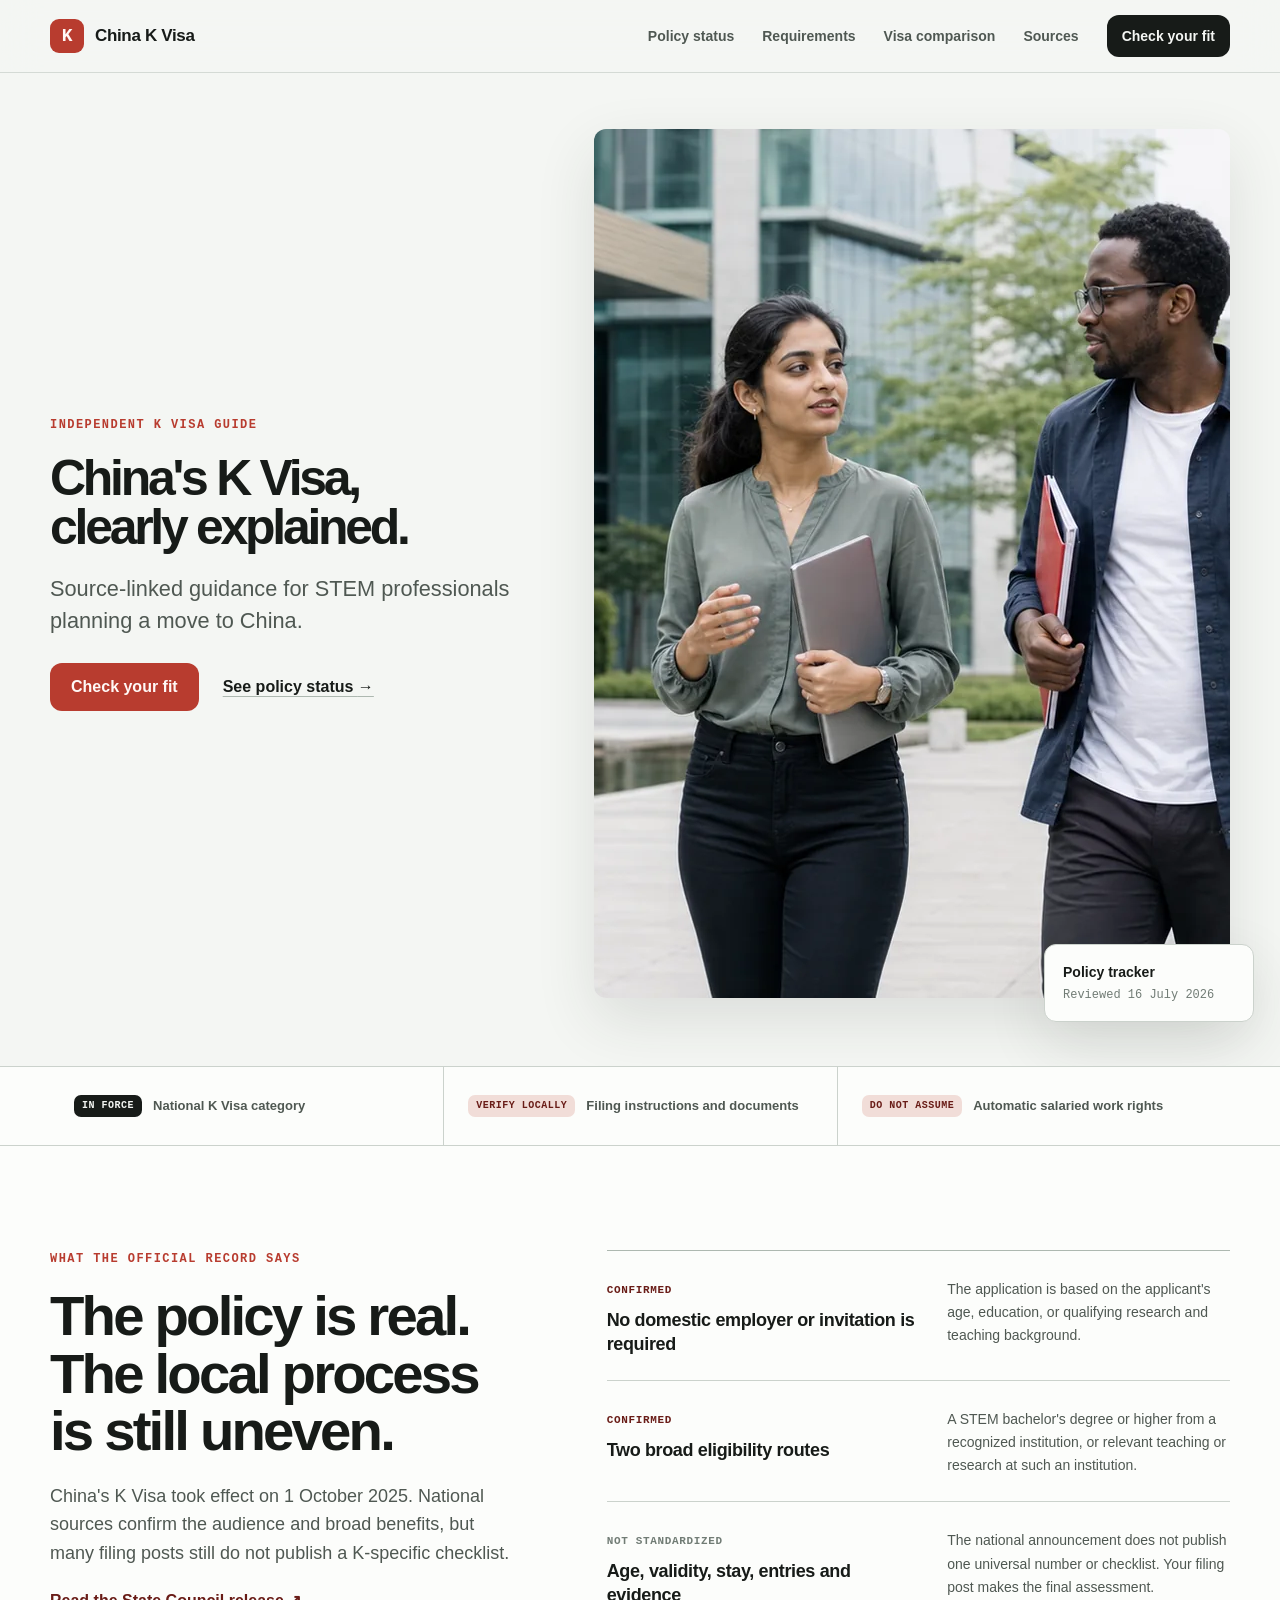
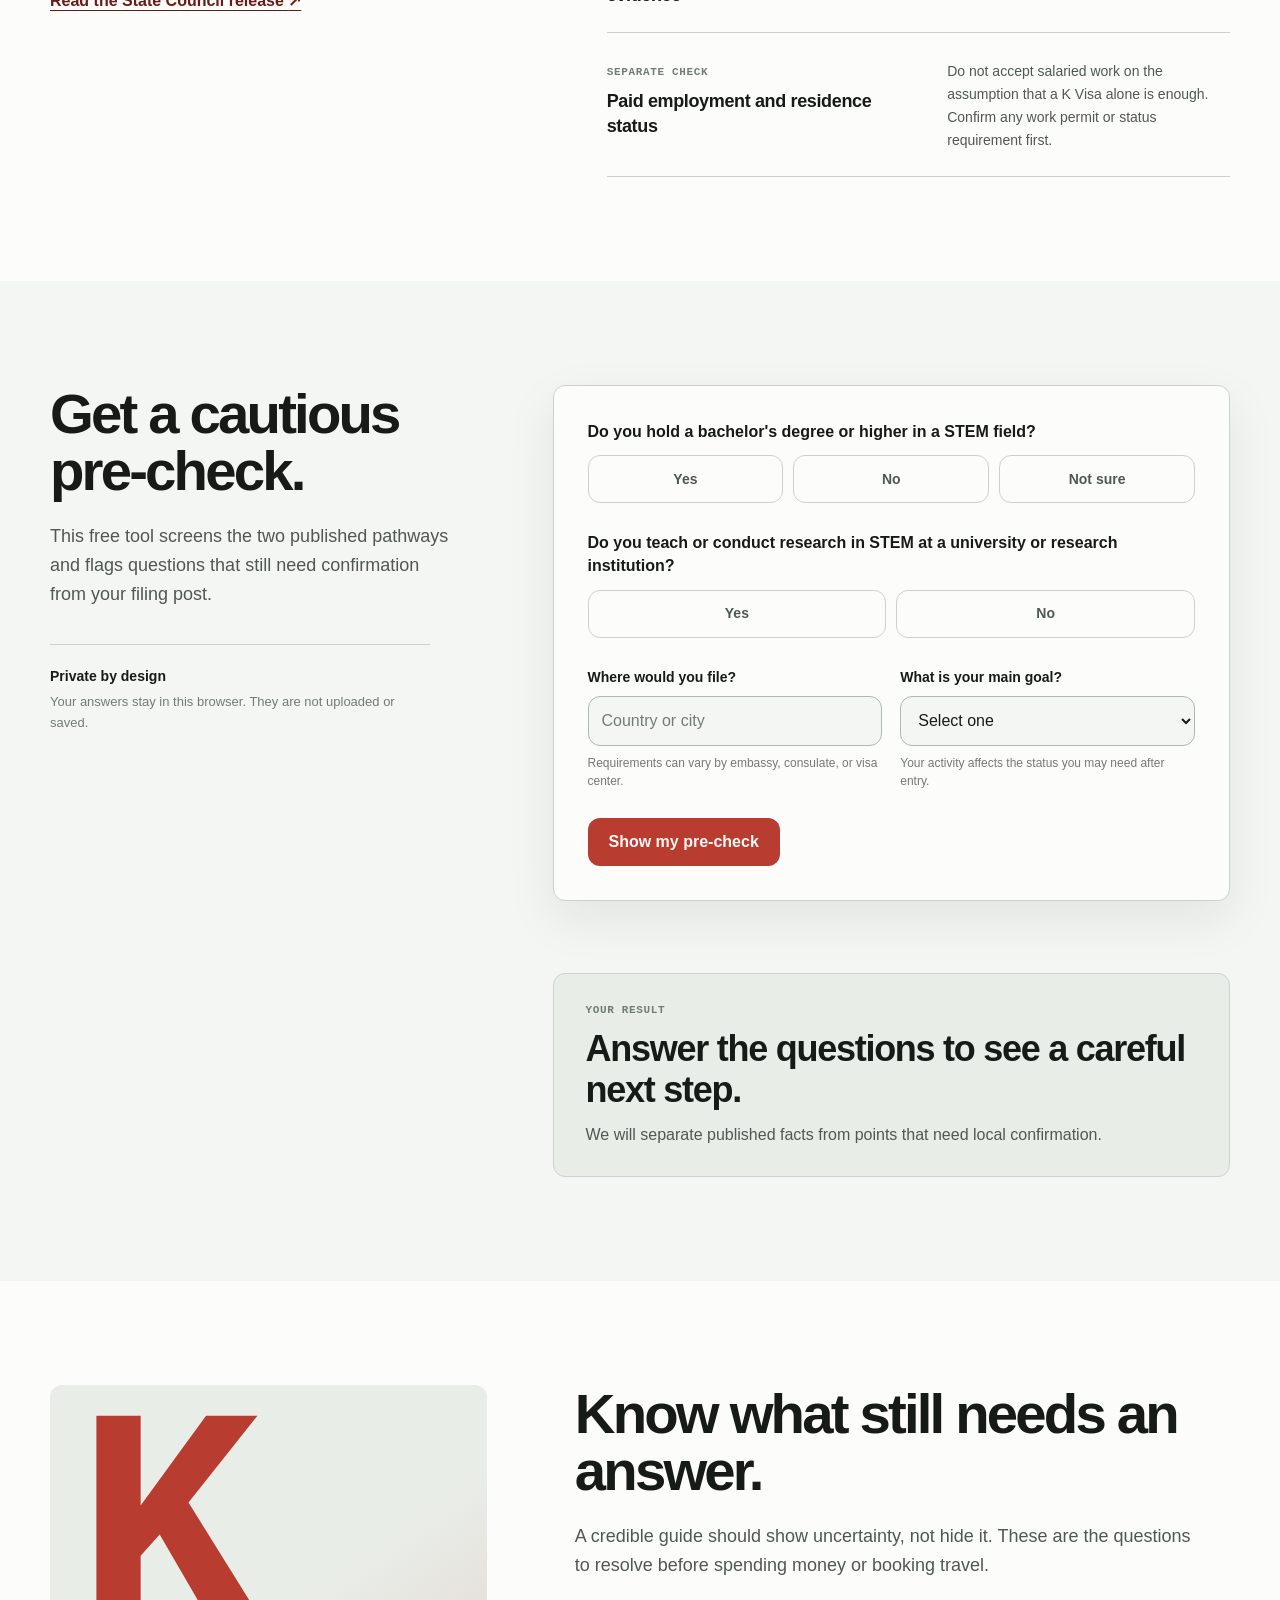
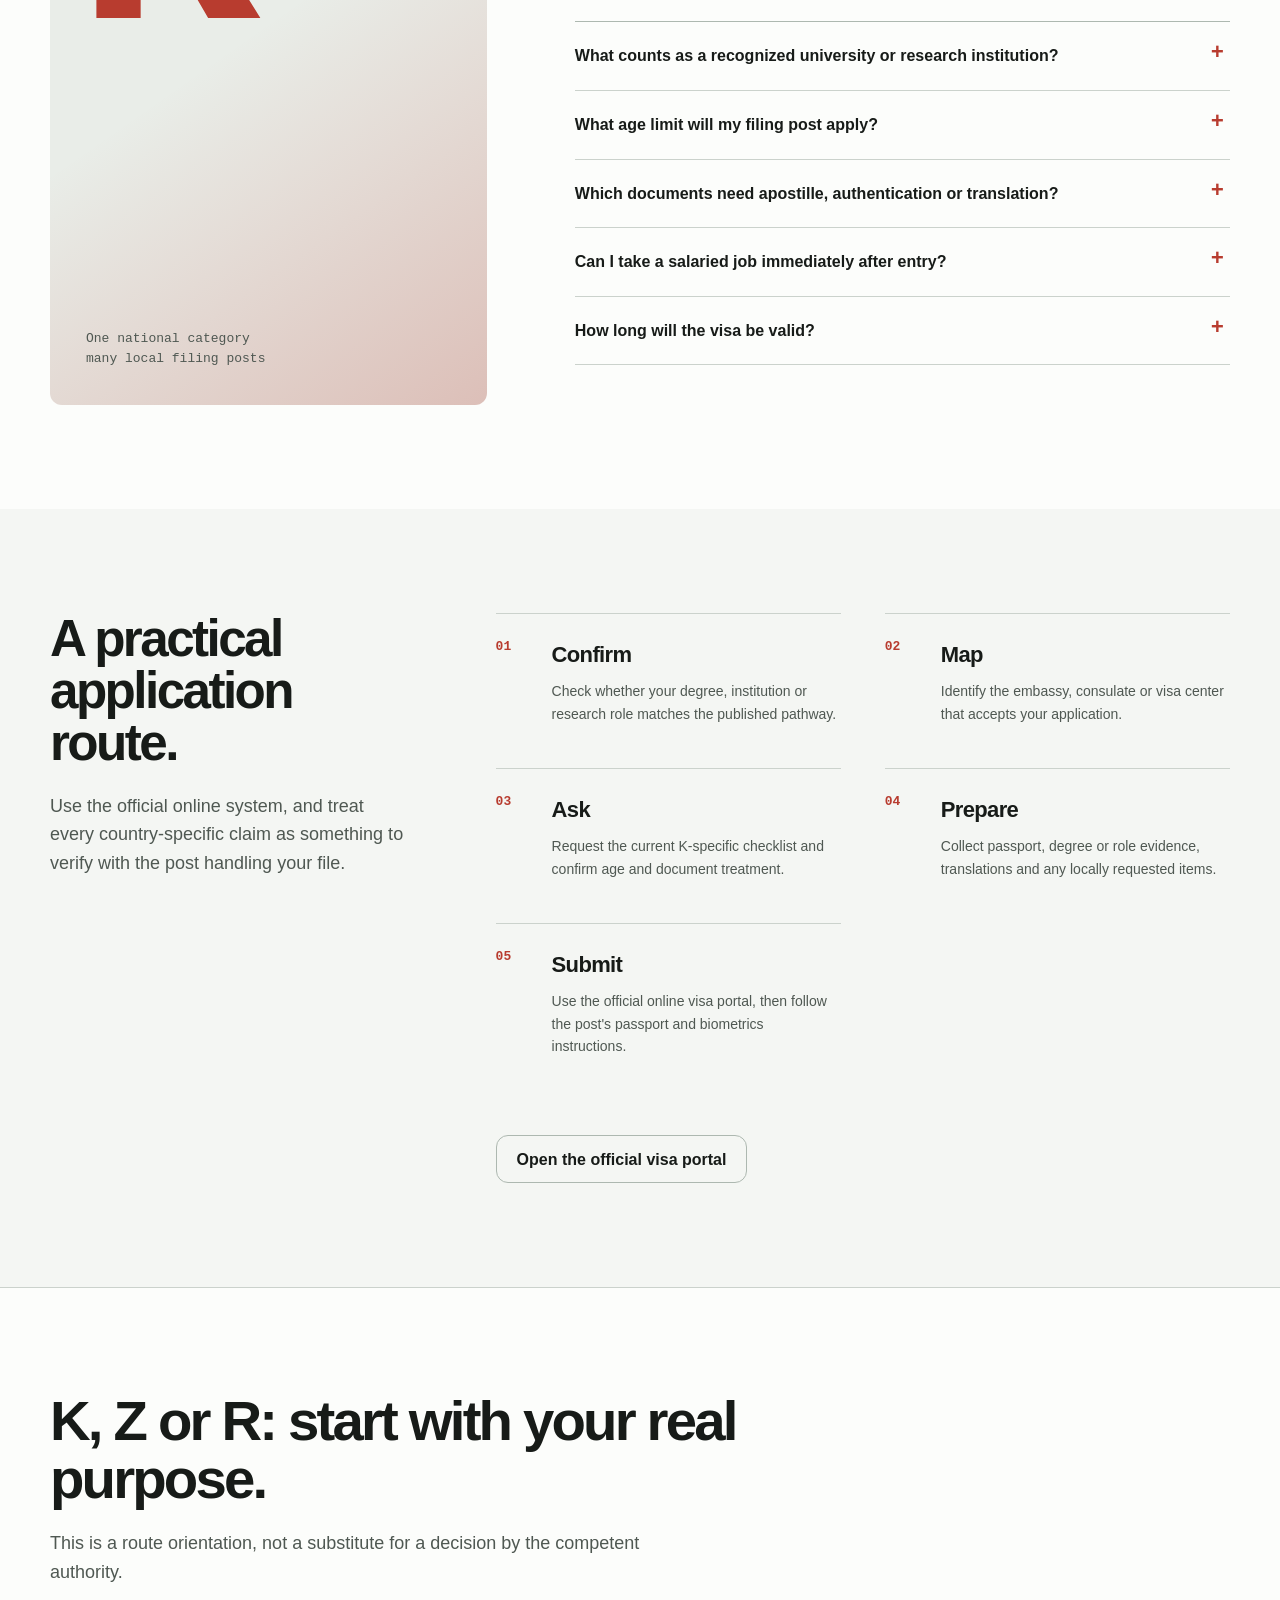
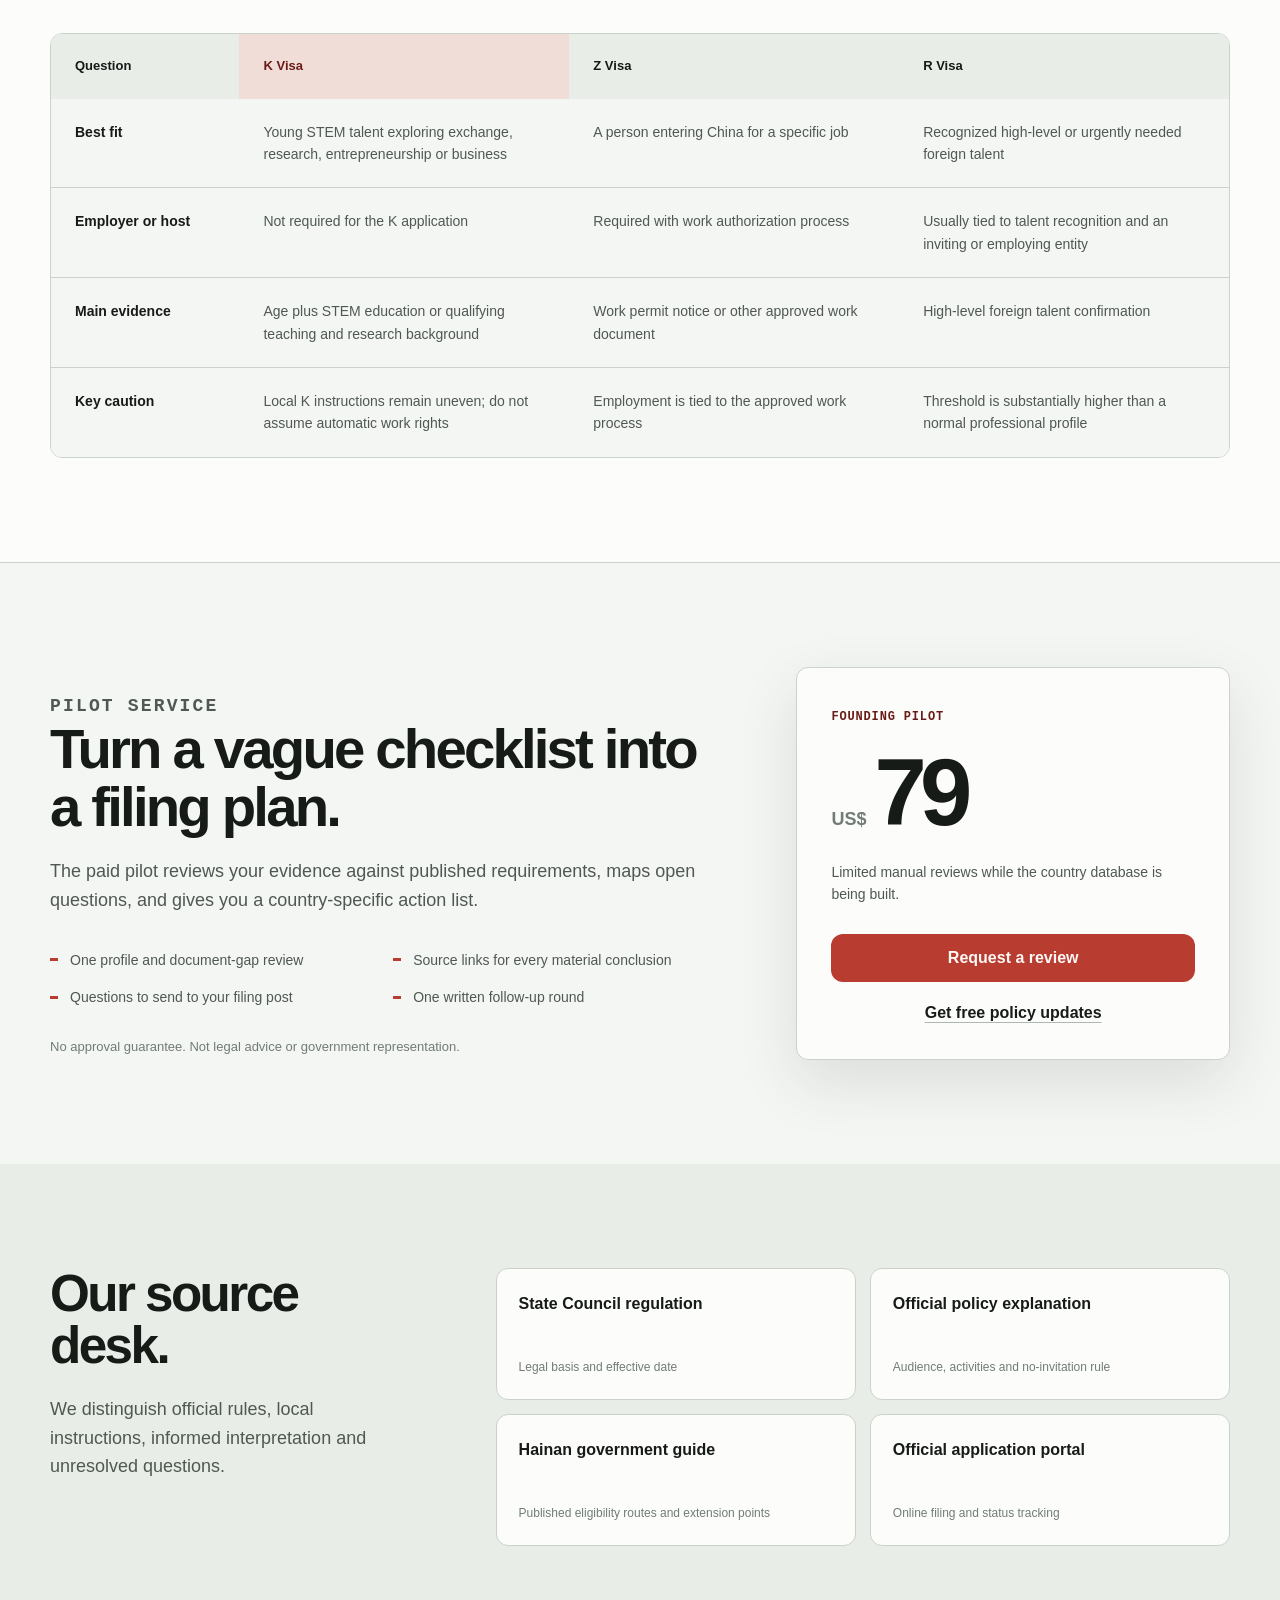
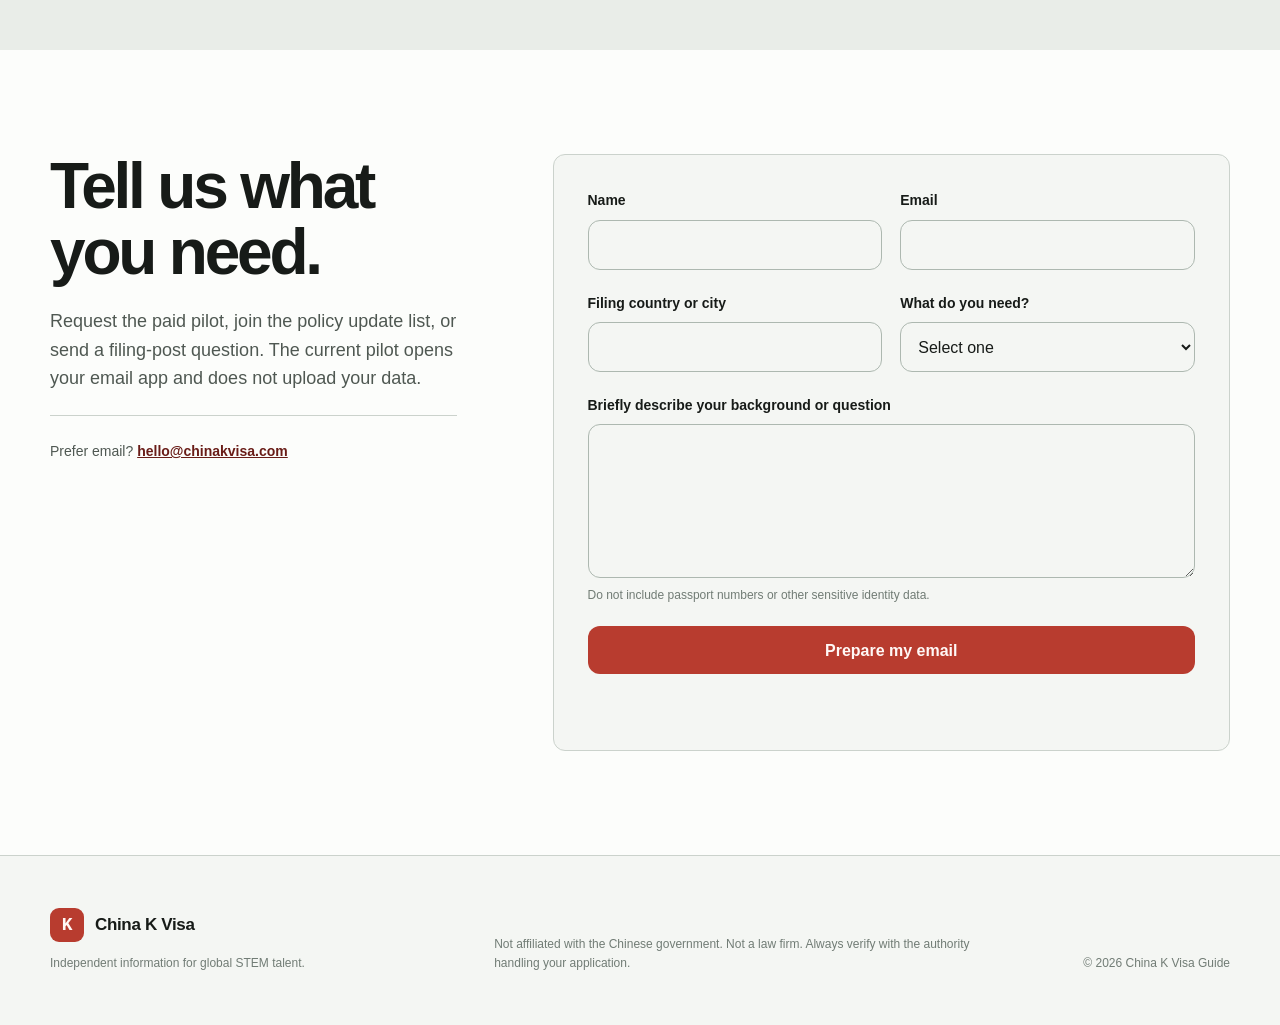
==== commit b4eb338d: "20260716 网站改版" ====
--- a/index.html
+++ b/index.html
@@ -1,183 +1,478 @@
-<!DOCTYPE HTML>
-<!--
-	Solid State by HTML5 UP
-	html5up.net | @ajlkn
-	Free for personal and commercial use under the CCA 3.0 license (html5up.net/license)
--->
-<html>
-	<head>
-		<title>China K Visa - Young Science & Technology Talent</title>
-		<meta charset="utf-8" />
-		<meta name="viewport" content="width=device-width, initial-scale=1, user-scalable=no" />
-		<link rel="stylesheet" href="assets/css/main.css" />
-		<noscript><link rel="stylesheet" href="assets/css/noscript.css" /></noscript>
-	</head>
-	<body class="is-preload">
-
-		<!-- Page Wrapper -->
-			<div id="page-wrapper">
-
-				<!-- Header -->
-					<header id="header" class="alt">
-						<h1><a href="index.html">China K Visa</a></h1>
-						<nav>
-							<a href="#menu">Menu</a>
-						</nav>
-					</header>
-
-				<!-- Menu -->
-					<nav id="menu">
-						<div class="inner">
-							<h2>Menu</h2>
-							<ul class="links">
-								<li><a href="index.html">Home</a></li>
-								<li><a href="#one">Policy Background</a></li>
-								<li><a href="#three">Requirements</a></li>
-								<li><a href="#four">Visa Comparison</a></li>
-								<li><a href="#footer">Contact</a></li>
-							</ul>
-							<a href="#" class="close">Close</a>
-						</div>
-					</nav>
-
-				<!-- Banner -->
-					<section id="banner">
-						<div class="inner">
-							<div class="logo"><span class="icon fa-gem"></span></div>
-							<h2>China K Visa</h2>
-							<p>For Young Science & Technology Talent — Effective October 1, 2025</p>
-						</div>
-					</section>
-
-				<!-- Wrapper -->
-					<section id="wrapper">
-
-						<!-- One -->
-							<section id="one" class="wrapper spotlight style1">
-								<div class="inner">
-									<a href="#" class="image"><img src="images/pic01.jpg" alt="" /></a>
-									<div class="content">
-										<h2 class="major">Policy Background</h2>
-										<p>The China K Visa is a new ordinary visa category established by the State Council to attract foreign young science and technology talent. It comes into effect on October 1, 2025, and aims to support national development in technology and innovation.</p>
-										<a href="#one" class="special">Learn more</a>
-									</div>
-								</div>
-							</section>
-
-						<!-- Two -->
-							<section id="two" class="wrapper alt spotlight style2">
-								<div class="inner">
-									<a href="#" class="image"><img src="images/pic02.jpg" alt="" /></a>
-									<div class="content">
-										<h2 class="major">Key Features</h2>
-										<p>No domestic employer or invitation is required. The K Visa offers flexibility in entries, validity, and duration of stay, enabling education, research, entrepreneurship, and business activities.</p>
-										<a href="#two" class="special">Learn more</a>
-									</div>
-								</div>
-							</section>
-
-						<!-- Three -->
-							<section id="three" class="wrapper spotlight style3">
-								<div class="inner">
-									<a href="#" class="image"><img src="images/pic03.jpg" alt="" /></a>
-									<div class="content">
-										<h2 class="major">Eligibility Requirements</h2>
-										<p>Intended for young foreign S&T talent with a bachelor's degree or higher in STEM, graduated from recognized universities or research institutions, or engaged in related teaching/research roles.</p>
-										<a href="#three" class="special">Learn more</a>
-									</div>
-								</div>
-							</section>
-
-						<!-- Four -->
-							<section id="four" class="wrapper alt style1">
-								<div class="inner">
-									<h2 class="major">Visa Categories Comparison</h2>
-									<p>How the K Visa compares with common visa types in China.</p>
-									<section class="features">
-										<article>
-											<a href="#" class="image"><img src="images/pic04.jpg" alt="" /></a>
-											<h3 class="major">K Visa vs Z Visa</h3>
-											<p>Z (work) visas require employer sponsorship and work permits; K Visa does not, offering greater freedom for early‑career talent.</p>
-											<a href="#four" class="special">Learn more</a>
-										</article>
-										<article>
-											<a href="#" class="image"><img src="images/pic05.jpg" alt="" /></a>
-											<h3 class="major">K Visa vs X Visa</h3>
-											<p>X (student) visas focus on study; K Visa allows broader activities including research, entrepreneurship, and business engagement.</p>
-											<a href="#four" class="special">Learn more</a>
-										</article>
-										<article>
-											<a href="#" class="image"><img src="images/pic06.jpg" alt="" /></a>
-											<h3 class="major">Application Process</h3>
-											<p>Simplified documentation compared to traditional work visas; details to follow from embassies/consulates.</p>
-											<a href="#four" class="special">Learn more</a>
-										</article>
-										<article>
-											<a href="#" class="image"><img src="images/pic07.jpg" alt="" /></a>
-											<h3 class="major">Benefits & Advantages</h3>
-											<p>Greater flexibility, fewer prerequisites, and opportunities in China’s innovation ecosystem.</p>
-											<a href="#four" class="special">Learn more</a>
-										</article>
-									</section>
-									<ul class="actions">
-										<li><a href="#four" class="button">View All Comparisons</a></li>
-									</ul>
-								</div>
-							</section>
-
-					</section>
-
-				<!-- Footer -->
-					<section id="footer">
-						<div class="inner">
-							<h2 class="major">Get in touch</h2>
-							<p>For official guidance on the China K Visa (requirements, materials, and the latest notices), please contact your local Chinese embassy or consulate.</p>
-							<form method="post" action="#">
-								<div class="fields">
-									<div class="field">
-										<label for="name">Name</label>
-										<input type="text" name="name" id="name" />
-									</div>
-									<div class="field">
-										<label for="email">Email</label>
-										<input type="email" name="email" id="email" />
-									</div>
-									<div class="field">
-										<label for="message">Message</label>
-										<textarea name="message" id="message" rows="4"></textarea>
-									</div>
-								</div>
-								<ul class="actions">
-									<li><input type="submit" value="Send Message" /></li>
-								</ul>
-							</form>
-							<ul class="contact" style="display:none">
-								<li class="icon solid fa-home">
-									China K Visa Information<br />
-									Official Information Portal<br />
-									Effective October 1, 2025
-								</li>
-								<li class="icon solid fa-phone">Contact your local Chinese consulate</li>
-								<li class="icon solid fa-envelope"><a href="#">info@chinakvisa.example</a></li>
-								<li class="icon brands fa-twitter"><a href="#">@ChinaKVisa</a></li>
-								<li class="icon brands fa-facebook-f"><a href="#">facebook.com/ChinaKVisa</a></li>
-								<li class="icon brands fa-instagram"><a href="#">instagram.com/chinakvisa</a></li>
-							</ul>
-							<ul class="copyright">
-								<li>&copy; China K Visa Information. All rights reserved.</li><li>Design: <a href="http://html5up.net">HTML5 UP</a></li>
-							</ul>
-						</div>
-					</section>
-
-			</div>
-
-		<!-- Scripts -->
-			<script src="assets/js/jquery.min.js"></script>
-			<script src="assets/js/jquery.scrollex.min.js"></script>
-			<script src="assets/js/browser.min.js"></script>
-			<script src="assets/js/breakpoints.min.js"></script>
-			<script src="assets/js/util.js"></script>
-			<script src="assets/js/main.js"></script>
-
-	</body>
-</html>+<!doctype html>
+<html lang="en">
+  <head>
+    <meta charset="utf-8" />
+    <meta name="viewport" content="width=device-width, initial-scale=1" />
+    <title>China K Visa Guide | Verified Policy, Eligibility and Next Steps</title>
+    <meta
+      name="description"
+      content="Independent, source-linked guidance for STEM professionals exploring China's K Visa. Check your potential fit, see what is confirmed, and plan your next step."
+    />
+    <meta name="robots" content="index,follow,max-image-preview:large" />
+    <link rel="canonical" href="https://chinakvisa.com/" />
+    <link rel="preload" href="images/generated/k-visa-researchers-hero.webp" as="image" type="image/webp" />
+    <link rel="stylesheet" href="assets/css/site.css" />
+
+    <meta property="og:type" content="website" />
+    <meta property="og:site_name" content="China K Visa Guide" />
+    <meta property="og:title" content="China's K Visa, clearly explained" />
+    <meta
+      property="og:description"
+      content="Verified policy, a cautious eligibility pre-check, and practical next steps for STEM professionals."
+    />
+    <meta property="og:url" content="https://chinakvisa.com/" />
+    <meta property="og:image" content="https://chinakvisa.com/images/generated/k-visa-researchers-hero.png" />
+    <meta property="og:image:alt" content="Two international STEM professionals walking through a modern research campus" />
+    <meta name="twitter:card" content="summary_large_image" />
+
+    <script type="application/ld+json">
+      {
+        "@context": "https://schema.org",
+        "@type": "WebSite",
+        "name": "China K Visa Guide",
+        "url": "https://chinakvisa.com/",
+        "description": "Independent, source-linked guidance for STEM professionals exploring China's K Visa.",
+        "inLanguage": "en"
+      }
+    </script>
+  </head>
+  <body>
+    <a class="skip-link" href="#main-content">Skip to main content</a>
+
+    <header class="site-header" data-header>
+      <div class="shell nav-shell">
+        <a class="brand" href="#top" aria-label="China K Visa Guide home">
+          <span class="brand-mark" aria-hidden="true">K</span>
+          <span>China K Visa</span>
+        </a>
+
+        <button class="nav-toggle" type="button" aria-expanded="false" aria-controls="primary-nav">
+          <span class="nav-toggle-label">Menu</span>
+          <span class="nav-toggle-lines" aria-hidden="true"></span>
+        </button>
+
+        <nav class="primary-nav" id="primary-nav" aria-label="Primary navigation">
+          <a href="#one">Policy status</a>
+          <a href="#three">Requirements</a>
+          <a href="#four">Visa comparison</a>
+          <a href="#sources">Sources</a>
+          <a class="nav-cta" href="#three">Check your fit</a>
+        </nav>
+      </div>
+    </header>
+
+    <main id="main-content">
+      <section class="hero" id="top">
+        <div class="shell hero-grid">
+          <div class="hero-copy">
+            <p class="eyebrow">Independent K Visa guide</p>
+            <h1><span>China's K Visa,</span> <span>clearly explained.</span></h1>
+            <p class="hero-summary">
+              Source-linked guidance for STEM professionals planning a move to China.
+            </p>
+            <div class="hero-actions">
+              <a class="button button-primary" href="#three">Check your fit</a>
+              <a class="text-link" href="#one">See policy status <span aria-hidden="true">→</span></a>
+            </div>
+          </div>
+
+          <div class="hero-media">
+            <picture>
+              <source srcset="images/generated/k-visa-researchers-hero.webp" type="image/webp" />
+              <img
+                src="images/generated/k-visa-researchers-hero.png"
+                alt="Two international STEM professionals walking through a modern research campus"
+                width="1800"
+                height="869"
+                fetchpriority="high"
+              />
+            </picture>
+            <div class="hero-media-note">
+              <strong>Policy tracker</strong>
+              <span>Reviewed 16 July 2026</span>
+            </div>
+          </div>
+        </div>
+      </section>
+
+      <section class="status-strip" aria-label="Current policy status">
+        <div class="shell status-grid">
+          <p><span class="status-label status-confirmed">In force</span> National K Visa category</p>
+          <p><span class="status-label status-watch">Verify locally</span> Filing instructions and documents</p>
+          <p><span class="status-label status-caution">Do not assume</span> Automatic salaried work rights</p>
+        </div>
+      </section>
+
+      <section class="section policy-section" id="one">
+        <div class="shell policy-layout">
+          <div class="section-heading policy-heading">
+            <p class="eyebrow">What the official record says</p>
+            <h2>The policy is real. The local process is still uneven.</h2>
+            <p>
+              China's K Visa took effect on 1 October 2025. National sources confirm the audience and broad benefits,
+              but many filing posts still do not publish a K-specific checklist.
+            </p>
+            <a
+              class="source-link"
+              href="https://english.www.gov.cn/policies/latestreleases/202508/14/content_WS689dd0d3c6d0868f4e8f4d1e.html"
+              target="_blank"
+              rel="noopener noreferrer"
+            >
+              Read the State Council release <span aria-hidden="true">↗</span>
+            </a>
+          </div>
+
+          <div class="fact-ledger" aria-label="K Visa fact ledger">
+            <article class="fact-row">
+              <div>
+                <span class="fact-state">Confirmed</span>
+                <h3>No domestic employer or invitation is required</h3>
+              </div>
+              <p>The application is based on the applicant's age, education, or qualifying research and teaching background.</p>
+            </article>
+            <article class="fact-row">
+              <div>
+                <span class="fact-state">Confirmed</span>
+                <h3>Two broad eligibility routes</h3>
+              </div>
+              <p>A STEM bachelor's degree or higher from a recognized institution, or relevant teaching or research at such an institution.</p>
+            </article>
+            <article class="fact-row">
+              <div>
+                <span class="fact-state fact-state-open">Not standardized</span>
+                <h3>Age, validity, stay, entries and evidence</h3>
+              </div>
+              <p>The national announcement does not publish one universal number or checklist. Your filing post makes the final assessment.</p>
+            </article>
+            <article class="fact-row">
+              <div>
+                <span class="fact-state fact-state-open">Separate check</span>
+                <h3>Paid employment and residence status</h3>
+              </div>
+              <p>Do not accept salaried work on the assumption that a K Visa alone is enough. Confirm any work permit or status requirement first.</p>
+            </article>
+          </div>
+        </div>
+      </section>
+
+      <section class="section checker-section" id="three">
+        <div class="shell checker-layout">
+          <div class="checker-intro">
+            <h2>Get a cautious pre-check.</h2>
+            <p>
+              This free tool screens the two published pathways and flags questions that still need confirmation from your filing post.
+            </p>
+            <div class="checker-guardrail">
+              <strong>Private by design</strong>
+              <p>Your answers stay in this browser. They are not uploaded or saved.</p>
+            </div>
+          </div>
+
+          <form class="eligibility-form" id="eligibility-form" novalidate>
+            <fieldset>
+              <legend>Do you hold a bachelor's degree or higher in a STEM field?</legend>
+              <div class="choice-grid">
+                <label class="choice">
+                  <input type="radio" name="stem_degree" value="yes" required />
+                  <span>Yes</span>
+                </label>
+                <label class="choice">
+                  <input type="radio" name="stem_degree" value="no" />
+                  <span>No</span>
+                </label>
+                <label class="choice">
+                  <input type="radio" name="stem_degree" value="unsure" />
+                  <span>Not sure</span>
+                </label>
+              </div>
+            </fieldset>
+
+            <fieldset>
+              <legend>Do you teach or conduct research in STEM at a university or research institution?</legend>
+              <div class="choice-grid choice-grid-two">
+                <label class="choice">
+                  <input type="radio" name="research_role" value="yes" required />
+                  <span>Yes</span>
+                </label>
+                <label class="choice">
+                  <input type="radio" name="research_role" value="no" />
+                  <span>No</span>
+                </label>
+              </div>
+            </fieldset>
+
+            <div class="field-grid">
+              <div class="field">
+                <label for="filing-country">Where would you file?</label>
+                <input id="filing-country" name="filing_country" type="text" autocomplete="country-name" placeholder="Country or city" required />
+                <span class="field-help">Requirements can vary by embassy, consulate, or visa center.</span>
+              </div>
+              <div class="field">
+                <label for="china-goal">What is your main goal?</label>
+                <select id="china-goal" name="china_goal" required>
+                  <option value="">Select one</option>
+                  <option value="exchange">Research, education or exchange</option>
+                  <option value="business">Entrepreneurship or business</option>
+                  <option value="employment">Salaried employment</option>
+                  <option value="explore">Explore options first</option>
+                </select>
+                <span class="field-help">Your activity affects the status you may need after entry.</span>
+              </div>
+            </div>
+
+            <p class="form-error" id="eligibility-error" role="alert" hidden>Please answer every question before checking.</p>
+            <button class="button button-primary" type="submit">Show my pre-check</button>
+          </form>
+
+          <div class="checker-result" id="eligibility-result" aria-live="polite">
+            <p class="result-kicker">Your result</p>
+            <h3>Answer the questions to see a careful next step.</h3>
+            <p>We will separate published facts from points that need local confirmation.</p>
+          </div>
+        </div>
+      </section>
+
+      <section class="section open-questions-section">
+        <div class="shell questions-layout">
+          <div class="questions-visual" aria-hidden="true">
+            <span class="big-k">K</span>
+            <span class="visual-caption">One national category<br />many local filing posts</span>
+          </div>
+          <div class="questions-content">
+            <h2>Know what still needs an answer.</h2>
+            <p>
+              A credible guide should show uncertainty, not hide it. These are the questions to resolve before spending money or booking travel.
+            </p>
+            <div class="question-list">
+              <details>
+                <summary>What counts as a recognized university or research institution?</summary>
+                <p>No public universal list is linked in the national announcement. Prepare rankings, accreditation, and institution evidence, then confirm locally.</p>
+              </details>
+              <details>
+                <summary>What age limit will my filing post apply?</summary>
+                <p>The official national explanation refers to an age requirement but does not state one public universal number on the cited page.</p>
+              </details>
+              <details>
+                <summary>Which documents need apostille, authentication or translation?</summary>
+                <p>Document treatment depends on where the document was issued and where you file. Do not rely on a checklist written for another country.</p>
+              </details>
+              <details>
+                <summary>Can I take a salaried job immediately after entry?</summary>
+                <p>Treat employment as a separate compliance question. Ask the employer and local authorities whether a work permit or status change is required.</p>
+              </details>
+              <details>
+                <summary>How long will the visa be valid?</summary>
+                <p>The policy promises more convenience in entries, validity and stay, but the actual visa issued depends on the authorities and the individual case.</p>
+              </details>
+            </div>
+          </div>
+        </div>
+      </section>
+
+      <section class="section route-section">
+        <div class="shell route-layout">
+          <div class="section-heading">
+            <h2>A practical application route.</h2>
+            <p>Use the official online system, and treat every country-specific claim as something to verify with the post handling your file.</p>
+          </div>
+          <ol class="route-list">
+            <li>
+              <strong>Confirm</strong>
+              <span>Check whether your degree, institution or research role matches the published pathway.</span>
+            </li>
+            <li>
+              <strong>Map</strong>
+              <span>Identify the embassy, consulate or visa center that accepts your application.</span>
+            </li>
+            <li>
+              <strong>Ask</strong>
+              <span>Request the current K-specific checklist and confirm age and document treatment.</span>
+            </li>
+            <li>
+              <strong>Prepare</strong>
+              <span>Collect passport, degree or role evidence, translations and any locally requested items.</span>
+            </li>
+            <li>
+              <strong>Submit</strong>
+              <span>Use the official online visa portal, then follow the post's passport and biometrics instructions.</span>
+            </li>
+          </ol>
+          <a
+            class="button button-secondary"
+            href="https://consular.mfa.gov.cn/VISA/"
+            target="_blank"
+            rel="noopener noreferrer"
+          >Open the official visa portal</a>
+        </div>
+      </section>
+
+      <section class="section comparison-section" id="four">
+        <div class="shell">
+          <div class="section-heading comparison-heading">
+            <h2>K, Z or R: start with your real purpose.</h2>
+            <p>This is a route orientation, not a substitute for a decision by the competent authority.</p>
+          </div>
+          <div class="comparison-table-wrap" tabindex="0" aria-label="Scrollable visa comparison table">
+            <table class="comparison-table">
+              <thead>
+                <tr>
+                  <th scope="col">Question</th>
+                  <th scope="col">K Visa</th>
+                  <th scope="col">Z Visa</th>
+                  <th scope="col">R Visa</th>
+                </tr>
+              </thead>
+              <tbody>
+                <tr>
+                  <th scope="row">Best fit</th>
+                  <td>Young STEM talent exploring exchange, research, entrepreneurship or business</td>
+                  <td>A person entering China for a specific job</td>
+                  <td>Recognized high-level or urgently needed foreign talent</td>
+                </tr>
+                <tr>
+                  <th scope="row">Employer or host</th>
+                  <td>Not required for the K application</td>
+                  <td>Required with work authorization process</td>
+                  <td>Usually tied to talent recognition and an inviting or employing entity</td>
+                </tr>
+                <tr>
+                  <th scope="row">Main evidence</th>
+                  <td>Age plus STEM education or qualifying teaching and research background</td>
+                  <td>Work permit notice or other approved work document</td>
+                  <td>High-level foreign talent confirmation</td>
+                </tr>
+                <tr>
+                  <th scope="row">Key caution</th>
+                  <td>Local K instructions remain uneven; do not assume automatic work rights</td>
+                  <td>Employment is tied to the approved work process</td>
+                  <td>Threshold is substantially higher than a normal professional profile</td>
+                </tr>
+              </tbody>
+            </table>
+          </div>
+        </div>
+      </section>
+
+      <section class="section offer-section" id="services">
+        <div class="shell offer-layout">
+          <div class="offer-copy">
+            <p class="eyebrow">Pilot service</p>
+            <h2>Turn a vague checklist into a filing plan.</h2>
+            <p>
+              The paid pilot reviews your evidence against published requirements, maps open questions, and gives you a country-specific action list.
+            </p>
+            <ul class="offer-list">
+              <li>One profile and document-gap review</li>
+              <li>Source links for every material conclusion</li>
+              <li>Questions to send to your filing post</li>
+              <li>One written follow-up round</li>
+            </ul>
+            <p class="offer-disclaimer">No approval guarantee. Not legal advice or government representation.</p>
+          </div>
+
+          <div class="price-panel">
+            <span class="price-label">Founding pilot</span>
+            <div class="price"><span>US$</span>79</div>
+            <p>Limited manual reviews while the country database is being built.</p>
+            <a class="button button-primary button-block" href="#contact" data-select-service="dossier-review">Request a review</a>
+            <a class="text-link centered-link" href="#contact" data-select-service="policy-updates">Get free policy updates</a>
+          </div>
+        </div>
+      </section>
+
+      <section class="section source-section" id="sources">
+        <div class="shell source-layout">
+          <div class="source-heading">
+            <h2>Our source desk.</h2>
+            <p>We distinguish official rules, local instructions, informed interpretation and unresolved questions.</p>
+          </div>
+          <div class="source-list">
+            <a href="https://www.gov.cn/zhengce/content/202508/content_7036507.htm" target="_blank" rel="noopener noreferrer">
+              <span>State Council regulation</span>
+              <small>Legal basis and effective date</small>
+            </a>
+            <a href="https://english.www.gov.cn/policies/latestreleases/202508/14/content_WS689dd0d3c6d0868f4e8f4d1e.html" target="_blank" rel="noopener noreferrer">
+              <span>Official policy explanation</span>
+              <small>Audience, activities and no-invitation rule</small>
+            </a>
+            <a href="https://en.hainan.gov.cn/englishsite/Visa/202510/f9c22fe64c204dd1ae292b3828c0ae52.shtml" target="_blank" rel="noopener noreferrer">
+              <span>Hainan government guide</span>
+              <small>Published eligibility routes and extension points</small>
+            </a>
+            <a href="https://consular.mfa.gov.cn/VISA/" target="_blank" rel="noopener noreferrer">
+              <span>Official application portal</span>
+              <small>Online filing and status tracking</small>
+            </a>
+          </div>
+        </div>
+      </section>
+
+      <section class="section contact-section" id="contact">
+        <div class="shell contact-layout">
+          <div class="contact-copy">
+            <h2>Tell us what you need.</h2>
+            <p>
+              Request the paid pilot, join the policy update list, or send a filing-post question. The current pilot opens your email app and does not upload your data.
+            </p>
+            <p class="contact-direct">Prefer email? <a href="mailto:hello@chinakvisa.com">hello@chinakvisa.com</a></p>
+          </div>
+
+          <form class="contact-form" id="contact-form">
+            <div class="field-grid">
+              <div class="field">
+                <label for="contact-name">Name</label>
+                <input id="contact-name" name="name" type="text" autocomplete="name" required />
+              </div>
+              <div class="field">
+                <label for="contact-email">Email</label>
+                <input id="contact-email" name="email" type="email" autocomplete="email" required />
+              </div>
+            </div>
+            <div class="field-grid">
+              <div class="field">
+                <label for="contact-country">Filing country or city</label>
+                <input id="contact-country" name="country" type="text" autocomplete="country-name" required />
+              </div>
+              <div class="field">
+                <label for="contact-service">What do you need?</label>
+                <select id="contact-service" name="service" required>
+                  <option value="">Select one</option>
+                  <option value="dossier-review">US$79 dossier review pilot</option>
+                  <option value="policy-updates">Free policy updates</option>
+                  <option value="filing-question">A filing-post question</option>
+                  <option value="partner">Professional partnership</option>
+                </select>
+              </div>
+            </div>
+            <div class="field">
+              <label for="contact-message">Briefly describe your background or question</label>
+              <textarea id="contact-message" name="message" rows="5" required></textarea>
+              <span class="field-help">Do not include passport numbers or other sensitive identity data.</span>
+            </div>
+            <p class="form-error" id="contact-error" role="alert" hidden>Please complete every field with a valid email address.</p>
+            <button class="button button-primary" type="submit">Prepare my email</button>
+            <p class="form-status" id="contact-status" aria-live="polite"></p>
+          </form>
+        </div>
+      </section>
+    </main>
+
+    <footer class="site-footer" id="footer">
+      <div class="shell footer-grid">
+        <div>
+          <a class="brand footer-brand" href="#top">
+            <span class="brand-mark" aria-hidden="true">K</span>
+            <span>China K Visa</span>
+          </a>
+          <p>Independent information for global STEM talent.</p>
+        </div>
+        <div class="footer-note">
+          <p>Not affiliated with the Chinese government. Not a law firm. Always verify with the authority handling your application.</p>
+          <p>© 2026 China K Visa Guide</p>
+        </div>
+      </div>
+    </footer>
+
+    <script src="assets/js/site.js" defer></script>
+  </body>
+</html>
--- a/assets/css/site.css
+++ b/assets/css/site.css
@@ -0,0 +1,1478 @@
+:root {
+  color-scheme: light dark;
+  --page: #f4f6f3;
+  --surface: #fcfdfb;
+  --surface-muted: #e9ede8;
+  --surface-strong: #dfe5df;
+  --ink: #171b18;
+  --ink-soft: #4f5852;
+  --ink-faint: #717c75;
+  --line: #cbd2cc;
+  --line-strong: #adb8b0;
+  --accent: #b83c2f;
+  --accent-strong: #8f281f;
+  --accent-soft: #f1ddd8;
+  --accent-ink: #691c17;
+  --focus: #1e66d0;
+  --radius: 12px;
+  --shadow: 0 22px 60px rgba(38, 52, 42, 0.12);
+  --shell: min(1180px, calc(100vw - 40px));
+  --font-sans: "Aptos", "Segoe UI Variable", "Segoe UI", Arial, sans-serif;
+  --font-mono: "Cascadia Mono", "SFMono-Regular", Consolas, monospace;
+}
+
+@media (prefers-color-scheme: dark) {
+  :root {
+    --page: #141714;
+    --surface: #1b1f1b;
+    --surface-muted: #232923;
+    --surface-strong: #2b332c;
+    --ink: #eef2ed;
+    --ink-soft: #b9c3bb;
+    --ink-faint: #8f9a92;
+    --line: #394139;
+    --line-strong: #536057;
+    --accent: #d76556;
+    --accent-strong: #eb8679;
+    --accent-soft: #4a2420;
+    --accent-ink: #ffd9d3;
+    --focus: #79aaf4;
+    --shadow: 0 28px 70px rgba(0, 0, 0, 0.34);
+  }
+}
+
+*,
+*::before,
+*::after {
+  box-sizing: border-box;
+}
+
+html {
+  scroll-behavior: smooth;
+}
+
+body {
+  margin: 0;
+  background: var(--page);
+  color: var(--ink);
+  font-family: var(--font-sans);
+  font-size: 16px;
+  line-height: 1.6;
+  text-rendering: optimizeLegibility;
+  -webkit-font-smoothing: antialiased;
+}
+
+body.nav-open {
+  overflow: hidden;
+}
+
+a {
+  color: inherit;
+}
+
+img {
+  display: block;
+  max-width: 100%;
+}
+
+button,
+input,
+select,
+textarea {
+  font: inherit;
+}
+
+button,
+a,
+input,
+select,
+textarea,
+summary {
+  -webkit-tap-highlight-color: transparent;
+}
+
+:focus-visible {
+  outline: 3px solid var(--focus);
+  outline-offset: 3px;
+}
+
+.skip-link {
+  position: fixed;
+  top: 10px;
+  left: 10px;
+  z-index: 100;
+  padding: 10px 14px;
+  border-radius: var(--radius);
+  background: var(--ink);
+  color: var(--page);
+  transform: translateY(-180%);
+}
+
+.skip-link:focus {
+  transform: translateY(0);
+}
+
+.shell {
+  width: var(--shell);
+  margin-inline: auto;
+}
+
+.section {
+  padding: 104px 0;
+}
+
+.site-header {
+  position: sticky;
+  top: 0;
+  z-index: 30;
+  border-bottom: 1px solid color-mix(in srgb, var(--line) 76%, transparent);
+  background: color-mix(in srgb, var(--page) 92%, transparent);
+  backdrop-filter: blur(18px);
+  -webkit-backdrop-filter: blur(18px);
+}
+
+.nav-shell {
+  display: flex;
+  min-height: 72px;
+  align-items: center;
+  justify-content: space-between;
+  gap: 24px;
+}
+
+.brand {
+  display: inline-flex;
+  align-items: center;
+  gap: 11px;
+  color: var(--ink);
+  font-size: 17px;
+  font-weight: 760;
+  letter-spacing: -0.02em;
+  text-decoration: none;
+  white-space: nowrap;
+}
+
+.brand-mark {
+  display: grid;
+  width: 34px;
+  height: 34px;
+  place-items: center;
+  border-radius: 9px;
+  background: var(--accent);
+  color: #fff8f6;
+  font-family: var(--font-mono);
+  font-size: 18px;
+  font-weight: 800;
+}
+
+.primary-nav {
+  display: flex;
+  align-items: center;
+  gap: 28px;
+}
+
+.primary-nav a {
+  color: var(--ink-soft);
+  font-size: 14px;
+  font-weight: 680;
+  text-decoration: none;
+  white-space: nowrap;
+  transition: color 160ms ease, transform 160ms ease;
+}
+
+.primary-nav a:hover {
+  color: var(--ink);
+}
+
+.primary-nav .nav-cta {
+  padding: 10px 15px;
+  border-radius: var(--radius);
+  background: var(--ink);
+  color: var(--page);
+}
+
+.primary-nav .nav-cta:hover {
+  color: var(--page);
+  transform: translateY(-1px);
+}
+
+.primary-nav .nav-cta:active {
+  transform: translateY(1px);
+}
+
+.nav-toggle {
+  display: none;
+}
+
+.hero {
+  display: flex;
+  min-height: min(740px, calc(100dvh - 72px));
+  align-items: center;
+  padding: 56px 0 68px;
+  overflow: clip;
+}
+
+.hero-grid {
+  display: grid;
+  grid-template-columns: minmax(0, 0.86fr) minmax(540px, 1.14fr);
+  align-items: center;
+  gap: 64px;
+}
+
+.hero-copy {
+  position: relative;
+  z-index: 1;
+}
+
+.eyebrow {
+  margin: 0 0 18px;
+  color: var(--accent);
+  font-family: var(--font-mono);
+  font-size: 12px;
+  font-weight: 750;
+  letter-spacing: 0.12em;
+  text-transform: uppercase;
+}
+
+.hero h1 {
+  max-width: 620px;
+  margin: 0;
+  font-size: clamp(44px, 3.9vw, 56px);
+  font-weight: 780;
+  letter-spacing: -0.065em;
+  line-height: 0.98;
+}
+
+.hero h1 span {
+  display: block;
+  white-space: nowrap;
+}
+
+.hero-summary {
+  max-width: 500px;
+  margin: 22px 0 0;
+  color: var(--ink-soft);
+  font-size: clamp(18px, 1.7vw, 22px);
+  line-height: 1.45;
+}
+
+.hero-actions {
+  display: flex;
+  align-items: center;
+  gap: 24px;
+  margin-top: 26px;
+}
+
+.button {
+  display: inline-flex;
+  min-height: 48px;
+  align-items: center;
+  justify-content: center;
+  padding: 12px 20px;
+  border: 1px solid transparent;
+  border-radius: var(--radius);
+  cursor: pointer;
+  font-weight: 760;
+  line-height: 1.2;
+  text-align: center;
+  text-decoration: none;
+  white-space: nowrap;
+  transition: transform 160ms ease, background 160ms ease, border-color 160ms ease;
+}
+
+.button:hover {
+  transform: translateY(-1px);
+}
+
+.button:active {
+  transform: translateY(1px);
+}
+
+.button-primary {
+  background: var(--accent);
+  color: #fff8f6;
+}
+
+.button-primary:hover {
+  background: var(--accent-strong);
+}
+
+.button-secondary {
+  border-color: var(--line-strong);
+  background: transparent;
+  color: var(--ink);
+}
+
+.button-secondary:hover {
+  border-color: var(--ink);
+  background: var(--surface);
+}
+
+.button-block {
+  width: 100%;
+}
+
+.text-link,
+.source-link {
+  color: var(--ink);
+  font-weight: 730;
+  text-underline-offset: 4px;
+}
+
+.text-link {
+  text-decoration-color: var(--line-strong);
+}
+
+.source-link {
+  display: inline-block;
+  margin-top: 20px;
+  color: var(--accent-ink);
+}
+
+.hero-media {
+  position: relative;
+  min-width: 0;
+}
+
+.hero-media picture {
+  display: block;
+  overflow: hidden;
+  border-radius: var(--radius);
+  box-shadow: var(--shadow);
+}
+
+.hero-media img {
+  width: 100%;
+  aspect-ratio: 1.3 / 1;
+  object-fit: cover;
+  object-position: 67% center;
+}
+
+.hero-media-note {
+  position: absolute;
+  right: -24px;
+  bottom: -24px;
+  display: grid;
+  gap: 2px;
+  min-width: 210px;
+  padding: 16px 18px;
+  border: 1px solid var(--line);
+  border-radius: var(--radius);
+  background: var(--surface);
+  box-shadow: var(--shadow);
+}
+
+.hero-media-note strong {
+  font-size: 14px;
+}
+
+.hero-media-note span {
+  color: var(--ink-faint);
+  font-family: var(--font-mono);
+  font-size: 12px;
+}
+
+.status-strip {
+  border-block: 1px solid var(--line);
+  background: var(--surface);
+}
+
+.status-grid {
+  display: grid;
+  grid-template-columns: repeat(3, minmax(0, 1fr));
+}
+
+.status-grid p {
+  display: flex;
+  min-height: 78px;
+  align-items: center;
+  gap: 11px;
+  margin: 0;
+  padding: 18px 24px;
+  color: var(--ink-soft);
+  font-size: 13px;
+  font-weight: 650;
+}
+
+.status-grid p + p {
+  border-left: 1px solid var(--line);
+}
+
+.status-label {
+  display: inline-flex;
+  flex: 0 0 auto;
+  padding: 3px 8px;
+  border-radius: 7px;
+  font-family: var(--font-mono);
+  font-size: 10px;
+  font-weight: 800;
+  letter-spacing: 0.05em;
+  text-transform: uppercase;
+}
+
+.status-confirmed {
+  background: var(--ink);
+  color: var(--page);
+}
+
+.status-watch,
+.status-caution {
+  background: var(--accent-soft);
+  color: var(--accent-ink);
+}
+
+.policy-section {
+  background: var(--surface);
+}
+
+.policy-layout {
+  display: grid;
+  grid-template-columns: minmax(0, 0.85fr) minmax(560px, 1.15fr);
+  align-items: start;
+  gap: 96px;
+}
+
+.section-heading h2,
+.checker-intro h2,
+.questions-content h2,
+.offer-copy h2,
+.source-heading h2,
+.contact-copy h2 {
+  max-width: 760px;
+  margin: 0;
+  font-size: clamp(36px, 4.4vw, 60px);
+  font-weight: 760;
+  letter-spacing: -0.05em;
+  line-height: 1.02;
+}
+
+.section-heading > p:not(.eyebrow),
+.checker-intro > p,
+.questions-content > p,
+.offer-copy > p,
+.source-heading > p,
+.contact-copy > p {
+  max-width: 620px;
+  margin: 22px 0 0;
+  color: var(--ink-soft);
+  font-size: 18px;
+  line-height: 1.6;
+}
+
+.fact-ledger {
+  border-top: 1px solid var(--line-strong);
+}
+
+.fact-row {
+  display: grid;
+  grid-template-columns: minmax(0, 1.05fr) minmax(0, 0.95fr);
+  gap: 28px;
+  padding: 24px 0;
+  border-bottom: 1px solid var(--line);
+}
+
+.fact-state {
+  color: var(--accent-ink);
+  font-family: var(--font-mono);
+  font-size: 11px;
+  font-weight: 800;
+  letter-spacing: 0.06em;
+  text-transform: uppercase;
+}
+
+.fact-state-open {
+  color: var(--ink-faint);
+}
+
+.fact-row h3 {
+  margin: 7px 0 0;
+  font-size: 18px;
+  letter-spacing: -0.02em;
+  line-height: 1.35;
+}
+
+.fact-row p {
+  margin: 3px 0 0;
+  color: var(--ink-soft);
+  font-size: 14px;
+  line-height: 1.65;
+}
+
+.checker-section {
+  background: var(--page);
+}
+
+.checker-layout {
+  display: grid;
+  grid-template-columns: minmax(0, 0.75fr) minmax(520px, 1.25fr);
+  gap: 72px 96px;
+}
+
+.checker-guardrail {
+  max-width: 380px;
+  margin-top: 36px;
+  padding: 18px 0 0;
+  border-top: 1px solid var(--line);
+}
+
+.checker-guardrail strong {
+  font-size: 14px;
+}
+
+.checker-guardrail p {
+  margin: 3px 0 0;
+  color: var(--ink-faint);
+  font-size: 13px;
+}
+
+.eligibility-form {
+  padding: 34px;
+  border: 1px solid var(--line);
+  border-radius: var(--radius);
+  background: var(--surface);
+  box-shadow: 0 18px 50px color-mix(in srgb, var(--ink) 8%, transparent);
+}
+
+fieldset {
+  min-width: 0;
+  margin: 0;
+  padding: 0;
+  border: 0;
+}
+
+fieldset + fieldset,
+fieldset + .field-grid {
+  margin-top: 28px;
+}
+
+legend {
+  padding: 0;
+  font-size: 16px;
+  font-weight: 730;
+  line-height: 1.45;
+}
+
+.choice-grid {
+  display: grid;
+  grid-template-columns: repeat(3, minmax(0, 1fr));
+  gap: 10px;
+  margin-top: 12px;
+}
+
+.choice-grid-two {
+  grid-template-columns: repeat(2, minmax(0, 1fr));
+}
+
+.choice {
+  position: relative;
+  cursor: pointer;
+}
+
+.choice input {
+  position: absolute;
+  width: 1px;
+  height: 1px;
+  opacity: 0;
+}
+
+.choice span {
+  display: grid;
+  min-height: 48px;
+  place-items: center;
+  border: 1px solid var(--line);
+  border-radius: var(--radius);
+  color: var(--ink-soft);
+  font-size: 14px;
+  font-weight: 700;
+  transition: border-color 150ms ease, background 150ms ease, color 150ms ease, transform 150ms ease;
+}
+
+.choice:hover span {
+  border-color: var(--line-strong);
+  transform: translateY(-1px);
+}
+
+.choice input:focus-visible + span {
+  outline: 3px solid var(--focus);
+  outline-offset: 3px;
+}
+
+.choice input:checked + span {
+  border-color: var(--accent);
+  background: var(--accent-soft);
+  color: var(--accent-ink);
+}
+
+.field-grid {
+  display: grid;
+  grid-template-columns: repeat(2, minmax(0, 1fr));
+  gap: 18px;
+}
+
+.field {
+  display: grid;
+  gap: 8px;
+}
+
+.field label {
+  color: var(--ink);
+  font-size: 14px;
+  font-weight: 720;
+}
+
+.field input,
+.field select,
+.field textarea {
+  width: 100%;
+  border: 1px solid var(--line-strong);
+  border-radius: var(--radius);
+  background: var(--page);
+  color: var(--ink);
+}
+
+.field input,
+.field select {
+  min-height: 50px;
+  padding: 0 13px;
+}
+
+.field textarea {
+  min-height: 132px;
+  padding: 12px 13px;
+  resize: vertical;
+}
+
+.field input::placeholder,
+.field textarea::placeholder {
+  color: var(--ink-faint);
+}
+
+.field input:focus,
+.field select:focus,
+.field textarea:focus {
+  border-color: var(--focus);
+  outline: none;
+  box-shadow: 0 0 0 3px color-mix(in srgb, var(--focus) 20%, transparent);
+}
+
+.field-help {
+  color: var(--ink-faint);
+  font-size: 12px;
+  line-height: 1.5;
+}
+
+.eligibility-form .field-grid {
+  margin: 28px 0;
+}
+
+.form-error {
+  margin: 0 0 14px;
+  color: var(--accent-ink);
+  font-size: 14px;
+  font-weight: 700;
+}
+
+.checker-result {
+  grid-column: 2;
+  min-height: 190px;
+  padding: 28px 32px;
+  border: 1px solid var(--line);
+  border-radius: var(--radius);
+  background: var(--surface-muted);
+}
+
+.checker-result[data-state="potential"] {
+  border-color: var(--accent);
+  background: var(--accent-soft);
+}
+
+.checker-result[data-state="unlikely"] {
+  background: var(--surface-strong);
+}
+
+.result-kicker {
+  margin: 0 0 8px;
+  color: var(--ink-faint);
+  font-family: var(--font-mono);
+  font-size: 11px;
+  font-weight: 800;
+  letter-spacing: 0.06em;
+  text-transform: uppercase;
+}
+
+.checker-result h3 {
+  margin: 0;
+  font-size: clamp(24px, 3vw, 36px);
+  letter-spacing: -0.035em;
+  line-height: 1.15;
+}
+
+.checker-result > p:not(.result-kicker) {
+  max-width: 700px;
+  margin: 12px 0 0;
+  color: var(--ink-soft);
+}
+
+.result-list {
+  display: grid;
+  grid-template-columns: repeat(2, minmax(0, 1fr));
+  gap: 10px 28px;
+  margin: 20px 0 0;
+  padding: 0;
+  list-style: none;
+}
+
+.result-list li {
+  position: relative;
+  padding-left: 16px;
+  color: var(--ink-soft);
+  font-size: 14px;
+}
+
+.result-list li::before {
+  position: absolute;
+  top: 0.7em;
+  left: 0;
+  width: 6px;
+  height: 2px;
+  background: var(--accent);
+  content: "";
+}
+
+.open-questions-section {
+  background: var(--surface);
+}
+
+.questions-layout {
+  display: grid;
+  grid-template-columns: minmax(340px, 0.8fr) minmax(0, 1.2fr);
+  align-items: stretch;
+  gap: 88px;
+}
+
+.questions-visual {
+  display: flex;
+  min-height: 620px;
+  flex-direction: column;
+  justify-content: space-between;
+  padding: 36px;
+  overflow: hidden;
+  border-radius: var(--radius);
+  background:
+    linear-gradient(145deg, transparent 42%, color-mix(in srgb, var(--accent) 26%, transparent)),
+    var(--surface-muted);
+}
+
+.big-k {
+  color: var(--accent);
+  font-family: var(--font-mono);
+  font-size: clamp(180px, 24vw, 360px);
+  font-weight: 850;
+  letter-spacing: -0.12em;
+  line-height: 0.75;
+  transform: translateX(-10px);
+}
+
+.visual-caption {
+  color: var(--ink-soft);
+  font-family: var(--font-mono);
+  font-size: 13px;
+  line-height: 1.55;
+}
+
+.question-list {
+  margin-top: 42px;
+  border-top: 1px solid var(--line-strong);
+}
+
+.question-list details {
+  border-bottom: 1px solid var(--line);
+}
+
+.question-list summary {
+  position: relative;
+  padding: 21px 42px 21px 0;
+  cursor: pointer;
+  font-weight: 730;
+  list-style: none;
+}
+
+.question-list summary::-webkit-details-marker {
+  display: none;
+}
+
+.question-list summary::after {
+  position: absolute;
+  top: 21px;
+  right: 6px;
+  color: var(--accent);
+  content: "+";
+  font-family: var(--font-mono);
+  font-size: 22px;
+  line-height: 1;
+}
+
+.question-list details[open] summary::after {
+  content: "−";
+}
+
+.question-list details p {
+  max-width: 680px;
+  margin: -5px 0 22px;
+  color: var(--ink-soft);
+  font-size: 15px;
+}
+
+.route-section {
+  background: var(--page);
+}
+
+.route-layout {
+  display: grid;
+  grid-template-columns: minmax(280px, 0.65fr) minmax(0, 1.35fr);
+  gap: 54px 92px;
+  align-items: start;
+}
+
+.route-layout .section-heading h2 {
+  font-size: clamp(36px, 4vw, 54px);
+}
+
+.route-list {
+  display: grid;
+  grid-template-columns: repeat(2, minmax(0, 1fr));
+  gap: 0 44px;
+  margin: 0;
+  padding: 0;
+  list-style: none;
+  counter-reset: route;
+}
+
+.route-list li {
+  position: relative;
+  display: grid;
+  gap: 8px;
+  min-height: 155px;
+  align-content: start;
+  padding: 23px 0 24px 56px;
+  border-top: 1px solid var(--line);
+  counter-increment: route;
+}
+
+.route-list li::before {
+  position: absolute;
+  top: 23px;
+  left: 0;
+  color: var(--accent);
+  content: counter(route, decimal-leading-zero);
+  font-family: var(--font-mono);
+  font-size: 13px;
+  font-weight: 800;
+}
+
+.route-list strong {
+  font-size: 22px;
+  letter-spacing: -0.03em;
+}
+
+.route-list span {
+  color: var(--ink-soft);
+  font-size: 14px;
+}
+
+.route-layout > .button {
+  grid-column: 2;
+  justify-self: start;
+}
+
+.comparison-section {
+  border-block: 1px solid var(--line);
+  background: var(--surface);
+}
+
+.comparison-heading {
+  margin-bottom: 46px;
+}
+
+.comparison-table-wrap {
+  overflow-x: auto;
+  border: 1px solid var(--line);
+  border-radius: var(--radius);
+}
+
+.comparison-table {
+  width: 100%;
+  min-width: 880px;
+  border-collapse: collapse;
+  background: var(--page);
+  font-size: 14px;
+}
+
+.comparison-table th,
+.comparison-table td {
+  padding: 22px 24px;
+  border-bottom: 1px solid var(--line);
+  text-align: left;
+  vertical-align: top;
+}
+
+.comparison-table tr:last-child th,
+.comparison-table tr:last-child td {
+  border-bottom: 0;
+}
+
+.comparison-table thead th {
+  background: var(--surface-muted);
+  color: var(--ink);
+  font-size: 13px;
+  font-weight: 800;
+}
+
+.comparison-table thead th:nth-child(2) {
+  background: var(--accent-soft);
+  color: var(--accent-ink);
+}
+
+.comparison-table tbody th {
+  width: 16%;
+  color: var(--ink);
+  font-weight: 750;
+}
+
+.comparison-table tbody td {
+  width: 28%;
+  color: var(--ink-soft);
+}
+
+.offer-section {
+  background: var(--page);
+}
+
+.offer-layout {
+  display: grid;
+  grid-template-columns: minmax(0, 1.2fr) minmax(360px, 0.8fr);
+  gap: 96px;
+  align-items: center;
+}
+
+.offer-copy > p:not(.eyebrow) {
+  max-width: 680px;
+}
+
+.offer-list {
+  display: grid;
+  grid-template-columns: repeat(2, minmax(0, 1fr));
+  gap: 15px 36px;
+  max-width: 690px;
+  margin: 34px 0 0;
+  padding: 0;
+  list-style: none;
+}
+
+.offer-list li {
+  position: relative;
+  padding-left: 20px;
+  color: var(--ink-soft);
+  font-size: 14px;
+}
+
+.offer-list li::before {
+  position: absolute;
+  top: 0.67em;
+  left: 0;
+  width: 8px;
+  height: 3px;
+  background: var(--accent);
+  content: "";
+}
+
+.offer-copy .offer-disclaimer {
+  margin-top: 28px;
+  color: var(--ink-faint);
+  font-size: 13px;
+}
+
+.price-panel {
+  padding: 34px;
+  border: 1px solid var(--line);
+  border-radius: var(--radius);
+  background: var(--surface);
+  box-shadow: var(--shadow);
+}
+
+.price-label {
+  color: var(--accent-ink);
+  font-family: var(--font-mono);
+  font-size: 12px;
+  font-weight: 800;
+  letter-spacing: 0.07em;
+  text-transform: uppercase;
+}
+
+.price {
+  margin-top: 24px;
+  font-size: clamp(64px, 8vw, 94px);
+  font-weight: 780;
+  letter-spacing: -0.07em;
+  line-height: 0.9;
+}
+
+.price span {
+  margin-right: 8px;
+  color: var(--ink-faint);
+  font-size: 18px;
+  letter-spacing: 0;
+}
+
+.price-panel > p {
+  margin: 25px 0 28px;
+  color: var(--ink-soft);
+  font-size: 14px;
+}
+
+.centered-link {
+  display: block;
+  margin-top: 18px;
+  text-align: center;
+}
+
+.source-section {
+  background: var(--surface-muted);
+}
+
+.source-layout {
+  display: grid;
+  grid-template-columns: minmax(280px, 0.65fr) minmax(0, 1.35fr);
+  gap: 92px;
+}
+
+.source-heading h2 {
+  font-size: clamp(38px, 4vw, 54px);
+}
+
+.source-list {
+  display: grid;
+  grid-template-columns: repeat(2, minmax(0, 1fr));
+  gap: 14px;
+}
+
+.source-list a {
+  display: grid;
+  min-height: 132px;
+  align-content: space-between;
+  padding: 22px;
+  border: 1px solid var(--line);
+  border-radius: var(--radius);
+  background: var(--surface);
+  text-decoration: none;
+  transition: border-color 160ms ease, transform 160ms ease;
+}
+
+.source-list a:hover {
+  border-color: var(--accent);
+  transform: translateY(-2px);
+}
+
+.source-list span {
+  font-weight: 750;
+}
+
+.source-list small {
+  color: var(--ink-faint);
+  font-size: 12px;
+}
+
+.contact-section {
+  background: var(--surface);
+}
+
+.contact-layout {
+  display: grid;
+  grid-template-columns: minmax(300px, 0.75fr) minmax(0, 1.25fr);
+  gap: 96px;
+  align-items: start;
+}
+
+.contact-copy h2 {
+  font-size: clamp(42px, 5vw, 64px);
+}
+
+.contact-direct {
+  padding-top: 24px;
+  border-top: 1px solid var(--line);
+  font-size: 14px !important;
+}
+
+.contact-direct a {
+  color: var(--accent-ink);
+  font-weight: 750;
+}
+
+.contact-form {
+  display: grid;
+  gap: 22px;
+  padding: 34px;
+  border: 1px solid var(--line);
+  border-radius: var(--radius);
+  background: var(--page);
+}
+
+.form-status {
+  min-height: 1.5em;
+  margin: 0;
+  color: var(--ink-soft);
+  font-size: 13px;
+}
+
+.site-footer {
+  padding: 52px 0;
+  border-top: 1px solid var(--line);
+  background: var(--page);
+}
+
+.footer-grid {
+  display: grid;
+  grid-template-columns: minmax(0, 0.7fr) minmax(0, 1.3fr);
+  gap: 48px;
+  align-items: end;
+}
+
+.footer-brand {
+  margin-bottom: 12px;
+}
+
+.footer-grid p {
+  margin: 0;
+  color: var(--ink-faint);
+  font-size: 12px;
+}
+
+.footer-note {
+  display: flex;
+  align-items: flex-end;
+  justify-content: space-between;
+  gap: 32px;
+}
+
+.footer-note p:first-child {
+  max-width: 500px;
+}
+
+@media (prefers-reduced-transparency: reduce) {
+  .site-header {
+    background: var(--page);
+    backdrop-filter: none;
+    -webkit-backdrop-filter: none;
+  }
+}
+
+@media (max-width: 1080px) {
+  :root {
+    --shell: min(100% - 32px, 960px);
+  }
+
+  .primary-nav {
+    gap: 20px;
+  }
+
+  .primary-nav a {
+    font-size: 13px;
+  }
+
+  .hero-grid {
+    grid-template-columns: minmax(0, 0.9fr) minmax(430px, 1.1fr);
+    gap: 40px;
+  }
+
+  .policy-layout,
+  .checker-layout,
+  .contact-layout {
+    gap: 64px;
+  }
+
+  .policy-layout {
+    grid-template-columns: minmax(0, 0.8fr) minmax(480px, 1.2fr);
+  }
+}
+
+@media (max-width: 860px) {
+  .section {
+    padding: 78px 0;
+  }
+
+  .nav-toggle {
+    display: inline-flex;
+    min-height: 44px;
+    align-items: center;
+    gap: 10px;
+    padding: 8px 10px;
+    border: 1px solid var(--line);
+    border-radius: var(--radius);
+    background: var(--surface);
+    color: var(--ink);
+    cursor: pointer;
+    font-size: 13px;
+    font-weight: 740;
+  }
+
+  .nav-toggle-lines,
+  .nav-toggle-lines::before,
+  .nav-toggle-lines::after {
+    display: block;
+    width: 16px;
+    height: 2px;
+    background: currentColor;
+    content: "";
+    transition: transform 160ms ease;
+  }
+
+  .nav-toggle-lines {
+    position: relative;
+  }
+
+  .nav-toggle-lines::before {
+    position: absolute;
+    top: -5px;
+  }
+
+  .nav-toggle-lines::after {
+    position: absolute;
+    top: 5px;
+  }
+
+  .nav-toggle[aria-expanded="true"] .nav-toggle-lines {
+    background: transparent;
+  }
+
+  .nav-toggle[aria-expanded="true"] .nav-toggle-lines::before {
+    transform: translateY(5px) rotate(45deg);
+  }
+
+  .nav-toggle[aria-expanded="true"] .nav-toggle-lines::after {
+    transform: translateY(-5px) rotate(-45deg);
+  }
+
+  .primary-nav {
+    position: fixed;
+    top: 72px;
+    right: 0;
+    left: 0;
+    display: none;
+    min-height: calc(100dvh - 72px);
+    align-content: start;
+    align-items: stretch;
+    padding: 28px 16px;
+    border-top: 1px solid var(--line);
+    background: var(--page);
+  }
+
+  .primary-nav.is-open {
+    display: grid;
+  }
+
+  .primary-nav a {
+    display: flex;
+    min-height: 56px;
+    align-items: center;
+    padding: 0 12px;
+    border-bottom: 1px solid var(--line);
+    font-size: 16px;
+  }
+
+  .primary-nav .nav-cta {
+    justify-content: center;
+    margin-top: 18px;
+    border: 0;
+  }
+
+  .hero {
+    min-height: auto;
+    padding: 56px 0 64px;
+  }
+
+  .hero-grid,
+  .policy-layout,
+  .checker-layout,
+  .questions-layout,
+  .route-layout,
+  .offer-layout,
+  .source-layout,
+  .contact-layout {
+    grid-template-columns: 1fr;
+    gap: 48px;
+  }
+
+  .hero-media {
+    width: 100%;
+  }
+
+  .hero-media img {
+    aspect-ratio: 16 / 10;
+  }
+
+  .hero-media-note {
+    right: 16px;
+    bottom: -18px;
+  }
+
+  .status-grid {
+    grid-template-columns: 1fr;
+  }
+
+  .status-grid p {
+    min-height: 60px;
+    padding: 14px 0;
+  }
+
+  .status-grid p + p {
+    border-top: 1px solid var(--line);
+    border-left: 0;
+  }
+
+  .policy-layout {
+    gap: 54px;
+  }
+
+  .checker-result {
+    grid-column: 1;
+  }
+
+  .questions-visual {
+    min-height: 380px;
+  }
+
+  .big-k {
+    font-size: 260px;
+  }
+
+  .route-layout > .button {
+    grid-column: 1;
+  }
+
+  .offer-layout {
+    align-items: start;
+  }
+
+  .price-panel {
+    width: min(100%, 520px);
+  }
+
+  .footer-grid {
+    grid-template-columns: 1fr;
+  }
+}
+
+@media (max-width: 620px) {
+  :root {
+    --shell: calc(100% - 32px);
+  }
+
+  html {
+    scroll-behavior: auto;
+  }
+
+  .section {
+    padding: 64px 0;
+  }
+
+  .hero {
+    padding-top: 40px;
+  }
+
+  .hero-grid {
+    gap: 42px;
+  }
+
+  .hero h1 {
+    font-size: clamp(36px, 10vw, 42px);
+  }
+
+  .hero-actions {
+    align-items: flex-start;
+    flex-direction: column;
+    gap: 18px;
+  }
+
+  .hero-media img {
+    aspect-ratio: 4 / 5;
+    object-position: 66% center;
+  }
+
+  .hero-media-note {
+    right: 10px;
+    bottom: -16px;
+    min-width: 190px;
+  }
+
+  .section-heading h2,
+  .checker-intro h2,
+  .questions-content h2,
+  .offer-copy h2,
+  .source-heading h2,
+  .contact-copy h2 {
+    font-size: clamp(34px, 11vw, 48px);
+  }
+
+  .fact-row {
+    grid-template-columns: 1fr;
+    gap: 10px;
+  }
+
+  .eligibility-form,
+  .contact-form,
+  .price-panel {
+    padding: 24px;
+  }
+
+  .choice-grid,
+  .field-grid,
+  .result-list,
+  .route-list,
+  .offer-list,
+  .source-list {
+    grid-template-columns: 1fr;
+  }
+
+  .choice-grid {
+    gap: 8px;
+  }
+
+  .choice-grid-two {
+    grid-template-columns: repeat(2, minmax(0, 1fr));
+  }
+
+  .checker-result {
+    padding: 24px;
+  }
+
+  .questions-visual {
+    min-height: 330px;
+    padding: 26px;
+  }
+
+  .route-list li {
+    min-height: auto;
+  }
+
+  .route-layout > .button {
+    width: 100%;
+  }
+
+  .price-panel {
+    width: 100%;
+  }
+
+  .footer-note {
+    align-items: flex-start;
+    flex-direction: column;
+    gap: 18px;
+  }
+}
+
+@media (prefers-reduced-motion: reduce) {
+  *,
+  *::before,
+  *::after {
+    scroll-behavior: auto !important;
+    transition-duration: 0.01ms !important;
+  }
+}
